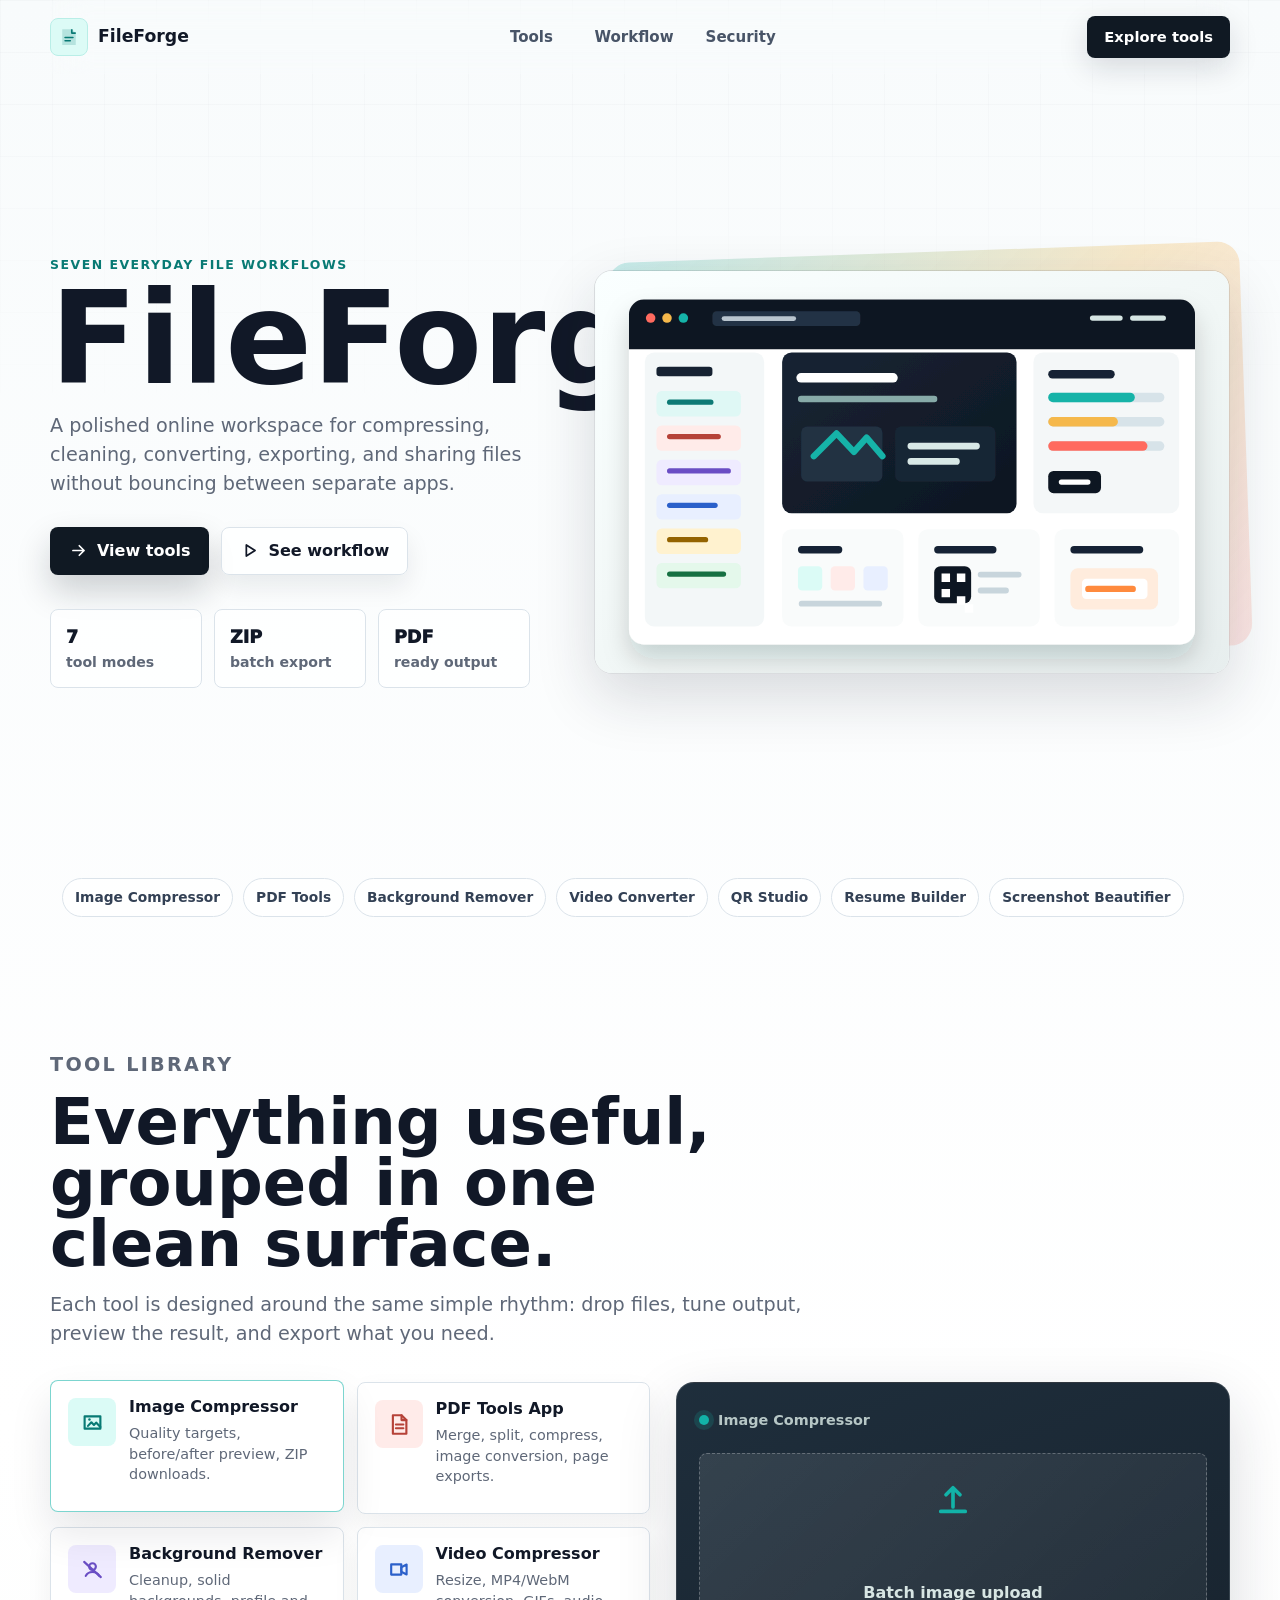
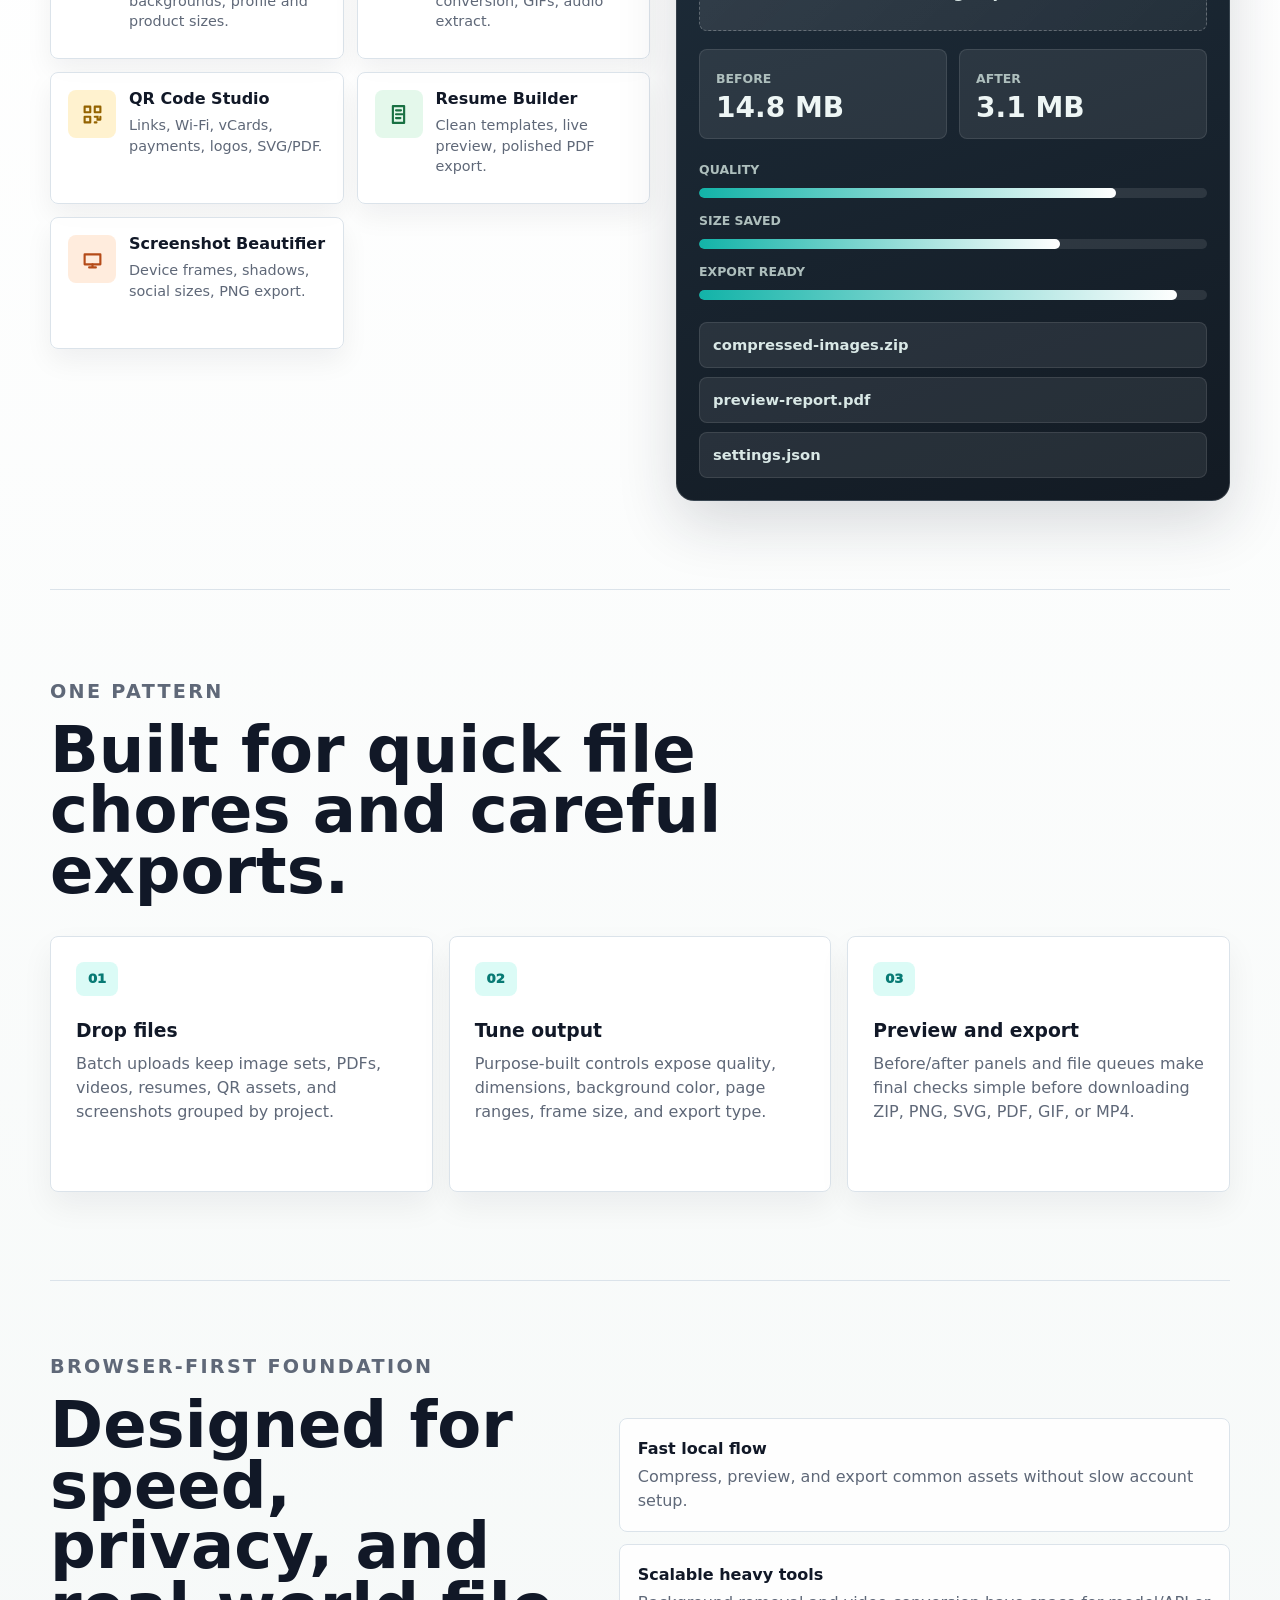
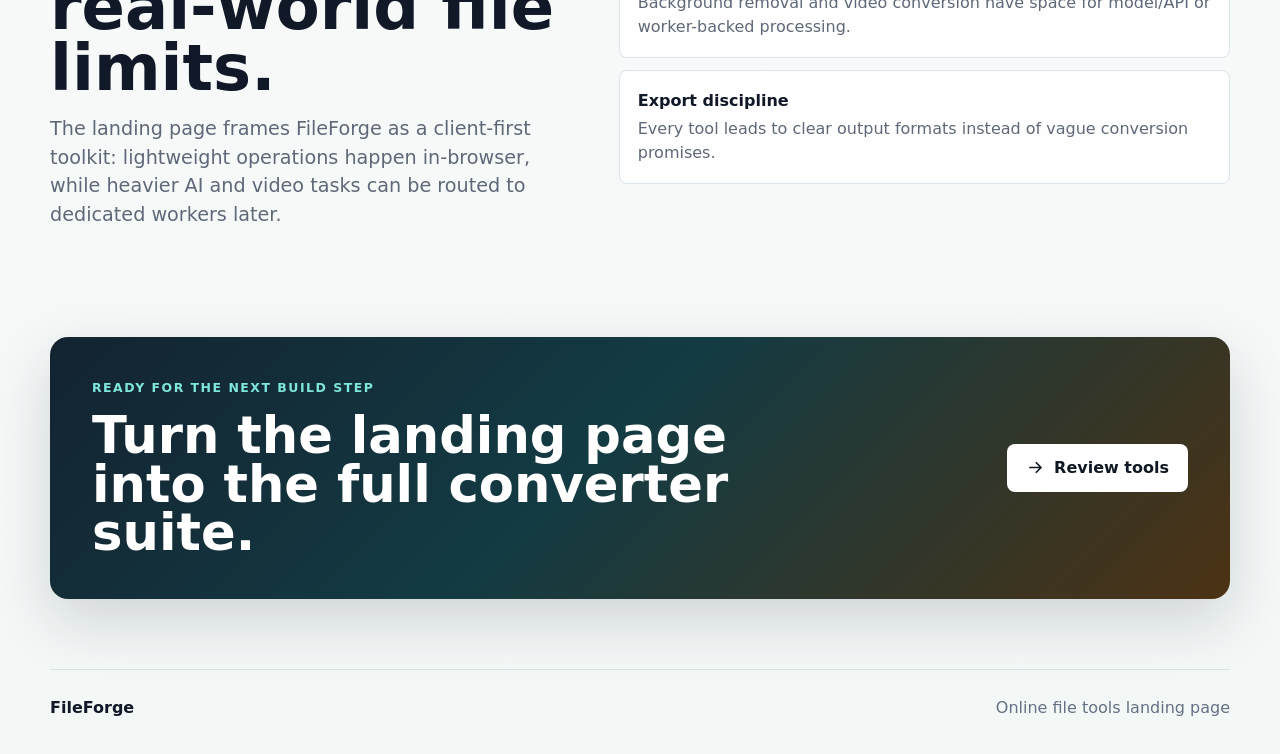
==== index.html @ 1d8ae1c5 "Create FileForge landing page" ====
<!doctype html>
<html lang="en">
  <head>
    <meta charset="utf-8">
    <meta name="viewport" content="width=device-width, initial-scale=1">
    <meta
      name="description"
      content="FileForge is a polished browser workspace for compressing images, editing PDFs, removing backgrounds, converting videos, building resumes, creating QR codes, and beautifying screenshots."
    >
    <meta name="theme-color" content="#111827">
    <title>FileForge | Online File Tools</title>
    <link rel="icon" href="assets/favicon.svg" type="image/svg+xml">
    <link rel="stylesheet" href="styles.css">
  </head>
  <body>
    <header class="site-header" data-elevate>
      <a class="brand" href="#top" aria-label="FileForge home">
        <span class="brand-mark" aria-hidden="true">
          <svg viewBox="0 0 32 32" role="img">
            <path d="M7 5.5h12.7L25 10.8v15.7H7z" fill="currentColor" opacity=".18"/>
            <path d="M19.7 5.5v5.3H25" fill="none" stroke="currentColor" stroke-width="2.2" stroke-linejoin="round"/>
            <path d="M10.8 16.6h10.4M10.8 21h6.9" fill="none" stroke="currentColor" stroke-width="2.2" stroke-linecap="round"/>
          </svg>
        </span>
        <span>FileForge</span>
      </a>

      <nav class="nav-links" aria-label="Primary">
        <a href="#tools">Tools</a>
        <a href="#workflow">Workflow</a>
        <a href="#security">Security</a>
      </nav>

      <a class="header-action" href="#tools">Explore tools</a>
    </header>

    <main id="top">
      <section class="hero">
        <div class="hero-copy">
          <p class="eyebrow">Seven everyday file workflows</p>
          <h1>FileForge</h1>
          <p class="hero-lede">
            A polished online workspace for compressing, cleaning, converting, exporting, and sharing files without bouncing between separate apps.
          </p>

          <div class="hero-actions" aria-label="Primary calls to action">
            <a class="button button-primary" href="#tools">
              <svg viewBox="0 0 24 24" aria-hidden="true">
                <path d="M5 12h14M13 6l6 6-6 6" fill="none" stroke="currentColor" stroke-width="2.2" stroke-linecap="round" stroke-linejoin="round"/>
              </svg>
              View tools
            </a>
            <a class="button button-secondary" href="#workflow">
              <svg viewBox="0 0 24 24" aria-hidden="true">
                <path d="M8 5v14l11-7z" fill="none" stroke="currentColor" stroke-width="2.2" stroke-linejoin="round"/>
              </svg>
              See workflow
            </a>
          </div>

          <dl class="hero-stats" aria-label="Product highlights">
            <div>
              <dt>7</dt>
              <dd>tool modes</dd>
            </div>
            <div>
              <dt>ZIP</dt>
              <dd>batch export</dd>
            </div>
            <div>
              <dt>PDF</dt>
              <dd>ready output</dd>
            </div>
          </dl>
        </div>

        <div class="hero-media" aria-label="FileForge workspace preview">
          <img src="assets/workspace-preview.svg" alt="Preview of the FileForge workspace with upload queue, tool controls, and export panel.">
        </div>
      </section>

      <section class="tool-marquee" aria-label="Available tools">
        <span>Image Compressor</span>
        <span>PDF Tools</span>
        <span>Background Remover</span>
        <span>Video Converter</span>
        <span>QR Studio</span>
        <span>Resume Builder</span>
        <span>Screenshot Beautifier</span>
      </section>

      <section class="section tools-section" id="tools">
        <div class="section-heading">
          <p class="eyebrow">Tool library</p>
          <h2>Everything useful, grouped in one clean surface.</h2>
          <p>
            Each tool is designed around the same simple rhythm: drop files, tune output, preview the result, and export what you need.
          </p>
        </div>

        <div class="tools-layout">
          <div class="tool-grid" role="list" aria-label="FileForge tools">
            <button class="tool-card is-active" type="button" data-tool="image" role="listitem">
              <span class="tool-icon icon-image" aria-hidden="true">
                <svg viewBox="0 0 24 24">
                  <path d="M5 6.5h14v11H5z" fill="none" stroke="currentColor" stroke-width="1.9" stroke-linejoin="round"/>
                  <path d="M8 15l3-3.2 2.3 2.4 1.9-2.1L19 16" fill="none" stroke="currentColor" stroke-width="1.9" stroke-linecap="round" stroke-linejoin="round"/>
                  <circle cx="9.3" cy="9.4" r="1.1" fill="currentColor"/>
                </svg>
              </span>
              <span>
                <strong>Image Compressor</strong>
                <small>Quality targets, before/after preview, ZIP downloads.</small>
              </span>
            </button>

            <button class="tool-card" type="button" data-tool="pdf" role="listitem">
              <span class="tool-icon icon-pdf" aria-hidden="true">
                <svg viewBox="0 0 24 24">
                  <path d="M7 3.8h7.7L19 8.1v12.1H7z" fill="none" stroke="currentColor" stroke-width="1.9" stroke-linejoin="round"/>
                  <path d="M14.7 3.8v4.3H19M9.7 12h6.6M9.7 15.3h6.6" fill="none" stroke="currentColor" stroke-width="1.9" stroke-linecap="round" stroke-linejoin="round"/>
                </svg>
              </span>
              <span>
                <strong>PDF Tools App</strong>
                <small>Merge, split, compress, image conversion, page exports.</small>
              </span>
            </button>

            <button class="tool-card" type="button" data-tool="background" role="listitem">
              <span class="tool-icon icon-cleanup" aria-hidden="true">
                <svg viewBox="0 0 24 24">
                  <path d="M6 17.7c2.2-4.7 9.8-4.7 12 0" fill="none" stroke="currentColor" stroke-width="1.9" stroke-linecap="round"/>
                  <circle cx="12" cy="9.4" r="3" fill="none" stroke="currentColor" stroke-width="1.9"/>
                  <path d="M4.6 5.2l14.8 13.6" fill="none" stroke="currentColor" stroke-width="1.9" stroke-linecap="round"/>
                </svg>
              </span>
              <span>
                <strong>Background Remover</strong>
                <small>Cleanup, solid backgrounds, profile and product sizes.</small>
              </span>
            </button>

            <button class="tool-card" type="button" data-tool="video" role="listitem">
              <span class="tool-icon icon-video" aria-hidden="true">
                <svg viewBox="0 0 24 24">
                  <path d="M5.5 7.5h9v9h-9z" fill="none" stroke="currentColor" stroke-width="1.9" stroke-linejoin="round"/>
                  <path d="M14.5 10l4.7-2.4v8.8L14.5 14z" fill="none" stroke="currentColor" stroke-width="1.9" stroke-linejoin="round"/>
                </svg>
              </span>
              <span>
                <strong>Video Compressor</strong>
                <small>Resize, MP4/WebM conversion, GIFs, audio extract.</small>
              </span>
            </button>

            <button class="tool-card" type="button" data-tool="qr" role="listitem">
              <span class="tool-icon icon-qr" aria-hidden="true">
                <svg viewBox="0 0 24 24">
                  <path d="M5 5h5v5H5zM14 5h5v5h-5zM5 14h5v5H5z" fill="none" stroke="currentColor" stroke-width="1.9" stroke-linejoin="round"/>
                  <path d="M14 14h2.5v2.5H19M14 19h1.5M19 14v1.5" fill="none" stroke="currentColor" stroke-width="1.9" stroke-linecap="round"/>
                </svg>
              </span>
              <span>
                <strong>QR Code Studio</strong>
                <small>Links, Wi-Fi, vCards, payments, logos, SVG/PDF.</small>
              </span>
            </button>

            <button class="tool-card" type="button" data-tool="resume" role="listitem">
              <span class="tool-icon icon-resume" aria-hidden="true">
                <svg viewBox="0 0 24 24">
                  <path d="M7 4.5h10v15H7z" fill="none" stroke="currentColor" stroke-width="1.9" stroke-linejoin="round"/>
                  <path d="M9.8 8.3h4.4M9.8 11.8h5.8M9.8 15.2h3.9" fill="none" stroke="currentColor" stroke-width="1.9" stroke-linecap="round"/>
                </svg>
              </span>
              <span>
                <strong>Resume Builder</strong>
                <small>Clean templates, live preview, polished PDF export.</small>
              </span>
            </button>

            <button class="tool-card" type="button" data-tool="screenshot" role="listitem">
              <span class="tool-icon icon-shot" aria-hidden="true">
                <svg viewBox="0 0 24 24">
                  <path d="M5 7.5h14v8.8H5z" fill="none" stroke="currentColor" stroke-width="1.9" stroke-linejoin="round"/>
                  <path d="M9 19h6M12 16.3V19" fill="none" stroke="currentColor" stroke-width="1.9" stroke-linecap="round"/>
                </svg>
              </span>
              <span>
                <strong>Screenshot Beautifier</strong>
                <small>Device frames, shadows, social sizes, PNG export.</small>
              </span>
            </button>
          </div>

          <aside class="tool-preview" aria-live="polite">
            <div class="preview-topline">
              <span class="status-dot" aria-hidden="true"></span>
              <span id="preview-mode">Image Compressor</span>
            </div>

            <div class="drop-zone">
              <svg viewBox="0 0 24 24" aria-hidden="true">
                <path d="M12 16V5M8 9l4-4 4 4M5 18.5h14" fill="none" stroke="currentColor" stroke-width="2.1" stroke-linecap="round" stroke-linejoin="round"/>
              </svg>
              <span id="preview-action">Batch image upload</span>
            </div>

            <div class="comparison">
              <div>
                <span>Before</span>
                <strong id="preview-before">14.8 MB</strong>
              </div>
              <div>
                <span>After</span>
                <strong id="preview-after">3.1 MB</strong>
              </div>
            </div>

            <div class="meter-stack" aria-label="Tool output indicators">
              <div class="meter-row">
                <span id="meter-label-one">Quality</span>
                <i style="--value: 82%"></i>
              </div>
              <div class="meter-row">
                <span id="meter-label-two">Size saved</span>
                <i style="--value: 71%"></i>
              </div>
              <div class="meter-row">
                <span id="meter-label-three">Export ready</span>
                <i style="--value: 94%"></i>
              </div>
            </div>

            <div class="export-list">
              <span id="export-one">compressed-images.zip</span>
              <span id="export-two">preview-report.pdf</span>
              <span id="export-three">settings.json</span>
            </div>
          </aside>
        </div>
      </section>

      <section class="section workflow-section" id="workflow">
        <div class="section-heading">
          <p class="eyebrow">One pattern</p>
          <h2>Built for quick file chores and careful exports.</h2>
        </div>

        <div class="workflow-grid">
          <article class="workflow-step">
            <span>01</span>
            <h3>Drop files</h3>
            <p>Batch uploads keep image sets, PDFs, videos, resumes, QR assets, and screenshots grouped by project.</p>
          </article>
          <article class="workflow-step">
            <span>02</span>
            <h3>Tune output</h3>
            <p>Purpose-built controls expose quality, dimensions, background color, page ranges, frame size, and export type.</p>
          </article>
          <article class="workflow-step">
            <span>03</span>
            <h3>Preview and export</h3>
            <p>Before/after panels and file queues make final checks simple before downloading ZIP, PNG, SVG, PDF, GIF, or MP4.</p>
          </article>
        </div>
      </section>

      <section class="section security-section" id="security">
        <div class="security-copy">
          <p class="eyebrow">Browser-first foundation</p>
          <h2>Designed for speed, privacy, and real-world file limits.</h2>
          <p>
            The landing page frames FileForge as a client-first toolkit: lightweight operations happen in-browser, while heavier AI and video tasks can be routed to dedicated workers later.
          </p>
        </div>

        <div class="security-points" aria-label="Technical foundations">
          <div>
            <strong>Fast local flow</strong>
            <span>Compress, preview, and export common assets without slow account setup.</span>
          </div>
          <div>
            <strong>Scalable heavy tools</strong>
            <span>Background removal and video conversion have space for model/API or worker-backed processing.</span>
          </div>
          <div>
            <strong>Export discipline</strong>
            <span>Every tool leads to clear output formats instead of vague conversion promises.</span>
          </div>
        </div>
      </section>

      <section class="cta-section">
        <div>
          <p class="eyebrow">Ready for the next build step</p>
          <h2>Turn the landing page into the full converter suite.</h2>
        </div>
        <a class="button button-primary" href="#tools">
          <svg viewBox="0 0 24 24" aria-hidden="true">
            <path d="M5 12h14M13 6l6 6-6 6" fill="none" stroke="currentColor" stroke-width="2.2" stroke-linecap="round" stroke-linejoin="round"/>
          </svg>
          Review tools
        </a>
      </section>
    </main>

    <footer class="site-footer">
      <span>FileForge</span>
      <span>Online file tools landing page</span>
    </footer>

    <script src="script.js"></script>
  </body>
</html>
---- styles.css ----
:root {
  color-scheme: light;
  --ink: #111827;
  --muted: #5f6878;
  --soft: #f4f7f9;
  --paper: #ffffff;
  --line: #dbe3ea;
  --night: #101923;
  --teal: #12b3a8;
  --teal-dark: #087a74;
  --coral: #ff6b5f;
  --gold: #f5b84b;
  --blue: #4b7bec;
  --green: #48b96f;
  --violet: #8067dc;
  --shadow: 0 22px 60px rgba(22, 34, 48, .16);
  --radius: 8px;
  --max: 1180px;
}

* {
  box-sizing: border-box;
}

html {
  scroll-behavior: smooth;
}

body {
  margin: 0;
  color: var(--ink);
  background:
    linear-gradient(180deg, #f8fbfc 0%, #ffffff 36%, #f3f7f6 100%);
  font-family:
    Inter, ui-sans-serif, system-ui, -apple-system, BlinkMacSystemFont, "Segoe UI",
    sans-serif;
  line-height: 1.5;
}

body::before {
  position: fixed;
  inset: 0;
  z-index: -1;
  pointer-events: none;
  content: "";
  background-image:
    linear-gradient(rgba(17, 24, 39, .045) 1px, transparent 1px),
    linear-gradient(90deg, rgba(17, 24, 39, .04) 1px, transparent 1px);
  background-size: 52px 52px;
  mask-image: linear-gradient(180deg, rgba(0, 0, 0, .55), transparent 48%);
}

img,
svg {
  display: block;
}

a {
  color: inherit;
  text-decoration: none;
}

button,
input,
select,
textarea {
  font: inherit;
}

.site-header {
  position: sticky;
  top: 0;
  z-index: 20;
  display: grid;
  grid-template-columns: auto 1fr auto;
  align-items: center;
  gap: 28px;
  width: min(var(--max), calc(100% - 36px));
  min-height: 74px;
  margin: 0 auto;
  padding: 12px 0;
  backdrop-filter: blur(18px);
}

.brand,
.header-action,
.nav-links {
  display: flex;
  align-items: center;
}

.brand {
  gap: 10px;
  font-size: 1.08rem;
  font-weight: 800;
  letter-spacing: 0;
}

.brand-mark {
  display: grid;
  place-items: center;
  width: 38px;
  height: 38px;
  color: var(--teal-dark);
  background: #dcfbf6;
  border: 1px solid #b9eee7;
  border-radius: var(--radius);
}

.brand-mark svg {
  width: 24px;
  height: 24px;
}

.nav-links {
  justify-content: center;
  gap: 8px;
}

.nav-links a {
  min-width: 86px;
  padding: 9px 12px;
  color: #485467;
  font-size: .94rem;
  font-weight: 700;
  text-align: center;
  border-radius: var(--radius);
}

.nav-links a:hover,
.nav-links a:focus-visible {
  color: var(--ink);
  background: rgba(17, 24, 39, .06);
  outline: none;
}

.header-action {
  justify-content: center;
  min-height: 42px;
  padding: 0 17px;
  color: #ffffff;
  font-size: .92rem;
  font-weight: 800;
  background: var(--night);
  border-radius: var(--radius);
  box-shadow: 0 10px 30px rgba(17, 24, 39, .14);
}

.hero {
  display: grid;
  grid-template-columns: minmax(0, .86fr) minmax(460px, 1.14fr);
  gap: clamp(30px, 5vw, 72px);
  align-items: center;
  width: min(var(--max), calc(100% - 36px));
  min-height: calc(100vh - 74px);
  margin: 0 auto;
  padding: 42px 0 72px;
}

.hero-copy {
  max-width: 620px;
}

.eyebrow {
  margin: 0 0 13px;
  color: var(--teal-dark);
  font-size: .78rem;
  font-weight: 900;
  letter-spacing: .12em;
  text-transform: uppercase;
}

h1,
h2,
h3,
p {
  margin-top: 0;
}

h1 {
  max-width: 11ch;
  margin-bottom: 20px;
  color: var(--ink);
  font-size: clamp(4.15rem, 10vw, 8.4rem);
  line-height: .82;
  letter-spacing: 0;
}

h2 {
  margin-bottom: 16px;
  font-size: clamp(2.05rem, 5vw, 4.4rem);
  line-height: .95;
  letter-spacing: 0;
}

h3 {
  margin-bottom: 10px;
  font-size: 1.17rem;
  line-height: 1.16;
  letter-spacing: 0;
}

.hero-lede,
.section-heading p,
.security-copy p {
  color: var(--muted);
  font-size: clamp(1rem, 2vw, 1.2rem);
}

.hero-lede {
  max-width: 58ch;
  margin-bottom: 28px;
}

.hero-actions {
  display: flex;
  flex-wrap: wrap;
  gap: 12px;
  margin-bottom: 34px;
}

.button {
  display: inline-flex;
  align-items: center;
  justify-content: center;
  gap: 9px;
  min-height: 48px;
  padding: 0 18px;
  font-weight: 900;
  border: 1px solid transparent;
  border-radius: var(--radius);
  transition:
    transform .18s ease,
    box-shadow .18s ease,
    border-color .18s ease,
    background .18s ease;
}

.button svg {
  width: 19px;
  height: 19px;
  flex: 0 0 auto;
}

.button:hover,
.button:focus-visible,
.header-action:hover,
.header-action:focus-visible {
  transform: translateY(-1px);
  outline: none;
}

.button-primary {
  color: #ffffff;
  background: var(--night);
  box-shadow: 0 16px 34px rgba(16, 25, 35, .2);
}

.button-secondary {
  color: var(--ink);
  background: rgba(255, 255, 255, .78);
  border-color: var(--line);
  box-shadow: 0 12px 24px rgba(17, 24, 39, .08);
}

.hero-stats {
  display: grid;
  grid-template-columns: repeat(3, minmax(0, 1fr));
  gap: 12px;
  width: min(100%, 520px);
  margin: 0;
}

.hero-stats div {
  min-width: 0;
  padding: 14px 15px;
  background: rgba(255, 255, 255, .7);
  border: 1px solid var(--line);
  border-radius: var(--radius);
}

.hero-stats dt {
  font-size: 1.1rem;
  font-weight: 950;
}

.hero-stats dd {
  margin: 2px 0 0;
  color: var(--muted);
  font-size: .88rem;
  font-weight: 700;
}

.hero-media {
  position: relative;
  min-width: 0;
}

.hero-media::before {
  position: absolute;
  inset: -18px -16px 18px 20px;
  z-index: -1;
  content: "";
  background:
    linear-gradient(135deg, rgba(18, 179, 168, .22), rgba(245, 184, 75, .28) 52%, rgba(255, 107, 95, .16));
  border-radius: 22px;
  transform: rotate(-2deg);
}

.hero-media img {
  width: 100%;
  min-height: 360px;
  object-fit: cover;
  border: 1px solid rgba(17, 24, 39, .14);
  border-radius: 18px;
  box-shadow: var(--shadow);
}

.tool-marquee {
  display: flex;
  gap: 10px;
  width: min(var(--max), calc(100% - 36px));
  margin: -34px auto 34px;
  padding: 12px;
  overflow-x: auto;
  scrollbar-width: none;
}

.tool-marquee::-webkit-scrollbar {
  display: none;
}

.tool-marquee span {
  flex: 0 0 auto;
  padding: 8px 12px;
  color: #334155;
  font-size: .86rem;
  font-weight: 800;
  background: rgba(255, 255, 255, .72);
  border: 1px solid var(--line);
  border-radius: 999px;
}

.section {
  width: min(var(--max), calc(100% - 36px));
  margin: 0 auto;
  padding: 88px 0;
}

.section-heading {
  max-width: 760px;
  margin-bottom: 34px;
}

.section-heading p {
  max-width: 65ch;
}

.tools-layout {
  display: grid;
  grid-template-columns: minmax(0, 1.04fr) minmax(360px, .96fr);
  gap: 26px;
  align-items: start;
}

.tool-grid {
  display: grid;
  grid-template-columns: repeat(2, minmax(0, 1fr));
  gap: 13px;
}

.tool-card {
  display: grid;
  grid-template-columns: 48px 1fr;
  gap: 13px;
  align-items: start;
  min-height: 132px;
  padding: 17px;
  color: var(--ink);
  text-align: left;
  background: rgba(255, 255, 255, .82);
  border: 1px solid var(--line);
  border-radius: var(--radius);
  cursor: pointer;
  box-shadow: 0 12px 28px rgba(17, 24, 39, .06);
  transition:
    transform .18s ease,
    border-color .18s ease,
    box-shadow .18s ease,
    background .18s ease;
}

.tool-card:hover,
.tool-card:focus-visible,
.tool-card.is-active {
  transform: translateY(-2px);
  background: #ffffff;
  border-color: rgba(18, 179, 168, .55);
  box-shadow: 0 20px 42px rgba(17, 24, 39, .1);
  outline: none;
}

.tool-card strong {
  display: block;
  margin-bottom: 6px;
  font-size: 1rem;
  line-height: 1.18;
}

.tool-card small {
  display: block;
  color: var(--muted);
  font-size: .9rem;
  line-height: 1.42;
}

.tool-icon {
  display: grid;
  place-items: center;
  width: 48px;
  height: 48px;
  border-radius: var(--radius);
}

.tool-icon svg {
  width: 27px;
  height: 27px;
}

.icon-image {
  color: var(--teal-dark);
  background: #dbfbf6;
}

.icon-pdf {
  color: #b64238;
  background: #ffebe9;
}

.icon-cleanup {
  color: #6a4ec4;
  background: #efebff;
}

.icon-video {
  color: #2b60ca;
  background: #e8efff;
}

.icon-qr {
  color: #946300;
  background: #fff2cf;
}

.icon-resume {
  color: #187042;
  background: #e4f8eb;
}

.icon-shot {
  color: #b54b18;
  background: #ffecdd;
}

.tool-preview {
  position: sticky;
  top: 96px;
  min-height: 620px;
  padding: 22px;
  color: #eef6f5;
  background:
    linear-gradient(160deg, rgba(26, 42, 56, .98), rgba(14, 22, 31, .98));
  border: 1px solid rgba(255, 255, 255, .12);
  border-radius: 18px;
  box-shadow: var(--shadow);
}

.preview-topline {
  display: flex;
  align-items: center;
  gap: 9px;
  min-height: 30px;
  color: #b7c7c6;
  font-size: .9rem;
  font-weight: 900;
}

.status-dot {
  width: 10px;
  height: 10px;
  background: var(--active, var(--teal));
  border-radius: 999px;
  box-shadow: 0 0 0 5px color-mix(in srgb, var(--active, var(--teal)) 18%, transparent);
}

.drop-zone {
  display: grid;
  place-items: center;
  min-height: 178px;
  margin: 18px 0;
  color: #d7e5e3;
  font-weight: 900;
  text-align: center;
  background:
    linear-gradient(135deg, rgba(255, 255, 255, .1), rgba(255, 255, 255, .05));
  border: 1px dashed rgba(255, 255, 255, .26);
  border-radius: var(--radius);
}

.drop-zone svg {
  width: 42px;
  height: 42px;
  margin-bottom: 10px;
  color: var(--active, var(--teal));
}

.comparison {
  display: grid;
  grid-template-columns: repeat(2, minmax(0, 1fr));
  gap: 12px;
  margin-bottom: 18px;
}

.comparison div,
.export-list span {
  min-width: 0;
  background: rgba(255, 255, 255, .08);
  border: 1px solid rgba(255, 255, 255, .1);
  border-radius: var(--radius);
}

.comparison div {
  padding: 16px;
}

.comparison span,
.meter-row span {
  color: #aebfbd;
  font-size: .78rem;
  font-weight: 850;
  text-transform: uppercase;
}

.comparison strong {
  display: block;
  margin-top: 4px;
  font-size: clamp(1.25rem, 3vw, 1.75rem);
  line-height: 1;
  overflow-wrap: anywhere;
}

.meter-stack {
  display: grid;
  gap: 14px;
  margin: 22px 0;
}

.meter-row {
  display: grid;
  gap: 8px;
}

.meter-row i {
  position: relative;
  height: 10px;
  overflow: hidden;
  background: rgba(255, 255, 255, .1);
  border-radius: 999px;
}

.meter-row i::after {
  position: absolute;
  inset: 0 auto 0 0;
  width: var(--value);
  content: "";
  background: linear-gradient(90deg, var(--active, var(--teal)), #ffffff);
  border-radius: inherit;
}

.export-list {
  display: grid;
  gap: 9px;
  margin-top: 22px;
}

.export-list span {
  display: block;
  padding: 11px 13px;
  color: #d9e8e6;
  font-size: .92rem;
  font-weight: 800;
  overflow-wrap: anywhere;
}

.workflow-section {
  border-top: 1px solid var(--line);
}

.workflow-grid {
  display: grid;
  grid-template-columns: repeat(3, minmax(0, 1fr));
  gap: 16px;
}

.workflow-step {
  min-height: 256px;
  padding: 25px;
  background: #ffffff;
  border: 1px solid var(--line);
  border-radius: var(--radius);
  box-shadow: 0 14px 32px rgba(17, 24, 39, .06);
}

.workflow-step span {
  display: inline-flex;
  align-items: center;
  justify-content: center;
  width: 42px;
  height: 34px;
  margin-bottom: 24px;
  color: var(--teal-dark);
  font-size: .82rem;
  font-weight: 950;
  background: #dbfbf6;
  border-radius: var(--radius);
}

.workflow-step p {
  margin-bottom: 0;
  color: var(--muted);
}

.security-section {
  display: grid;
  grid-template-columns: minmax(0, .92fr) minmax(360px, 1.08fr);
  gap: 48px;
  align-items: center;
  padding-top: 72px;
  border-top: 1px solid var(--line);
}

.security-points {
  display: grid;
  gap: 12px;
}

.security-points div {
  display: grid;
  gap: 4px;
  padding: 18px;
  background: rgba(255, 255, 255, .82);
  border: 1px solid var(--line);
  border-radius: var(--radius);
}

.security-points strong {
  font-size: 1rem;
}

.security-points span {
  color: var(--muted);
}

.cta-section {
  display: flex;
  align-items: center;
  justify-content: space-between;
  gap: 28px;
  width: min(var(--max), calc(100% - 36px));
  margin: 0 auto 70px;
  padding: clamp(26px, 5vw, 42px);
  color: #ffffff;
  background:
    linear-gradient(135deg, #132331, #133b43 46%, #4c3214);
  border-radius: 18px;
  box-shadow: var(--shadow);
}

.cta-section h2 {
  max-width: 760px;
  margin-bottom: 0;
  font-size: clamp(1.9rem, 4vw, 3.6rem);
}

.cta-section .eyebrow {
  color: #7ee6dc;
}

.cta-section .button-primary {
  flex: 0 0 auto;
  background: #ffffff;
  color: var(--night);
  box-shadow: none;
}

.site-footer {
  display: flex;
  justify-content: space-between;
  gap: 18px;
  width: min(var(--max), calc(100% - 36px));
  margin: 0 auto;
  padding: 26px 0 34px;
  color: #647184;
  border-top: 1px solid var(--line);
}

.site-footer span:first-child {
  color: var(--ink);
  font-weight: 900;
}

@media (max-width: 980px) {
  .site-header {
    grid-template-columns: auto auto;
    justify-content: space-between;
  }

  .nav-links {
    display: none;
  }

  .hero {
    grid-template-columns: 1fr;
    min-height: auto;
    padding-top: 56px;
  }

  .hero-copy {
    max-width: 720px;
  }

  .hero-media img {
    min-height: 280px;
  }

  .tools-layout,
  .security-section {
    grid-template-columns: 1fr;
  }

  .tool-preview {
    position: static;
    min-height: 520px;
  }

  .workflow-grid {
    grid-template-columns: 1fr;
  }

  .workflow-step {
    min-height: 0;
  }

  .cta-section {
    align-items: flex-start;
    flex-direction: column;
  }
}

@media (max-width: 680px) {
  .site-header,
  .hero,
  .section,
  .tool-marquee,
  .cta-section,
  .site-footer {
    width: min(100% - 24px, var(--max));
  }

  .site-header {
    min-height: 68px;
    gap: 12px;
  }

  .brand {
    font-size: 1rem;
  }

  .brand-mark {
    width: 34px;
    height: 34px;
  }

  .header-action {
    min-height: 38px;
    padding: 0 12px;
    font-size: .84rem;
  }

  .hero {
    padding: 38px 0 54px;
  }

  h1 {
    font-size: clamp(3.7rem, 20vw, 5.2rem);
  }

  .hero-actions,
  .button {
    width: 100%;
  }

  .hero-stats,
  .comparison {
    grid-template-columns: 1fr;
  }

  .hero-media::before {
    inset: -10px -8px 12px 10px;
    border-radius: 16px;
  }

  .hero-media img,
  .tool-preview,
  .cta-section {
    border-radius: 14px;
  }

  .tool-grid {
    grid-template-columns: 1fr;
  }

  .tool-card {
    min-height: 116px;
  }

  .section {
    padding: 66px 0;
  }

  .tool-preview {
    padding: 16px;
    min-height: 500px;
  }

  .drop-zone {
    min-height: 150px;
  }

  .security-section {
    gap: 24px;
  }

  .site-footer {
    flex-direction: column;
  }
}

@media (prefers-reduced-motion: reduce) {
  *,
  *::before,
  *::after {
    scroll-behavior: auto !important;
    transition-duration: .01ms !important;
    animation-duration: .01ms !important;
    animation-iteration-count: 1 !important;
  }
}
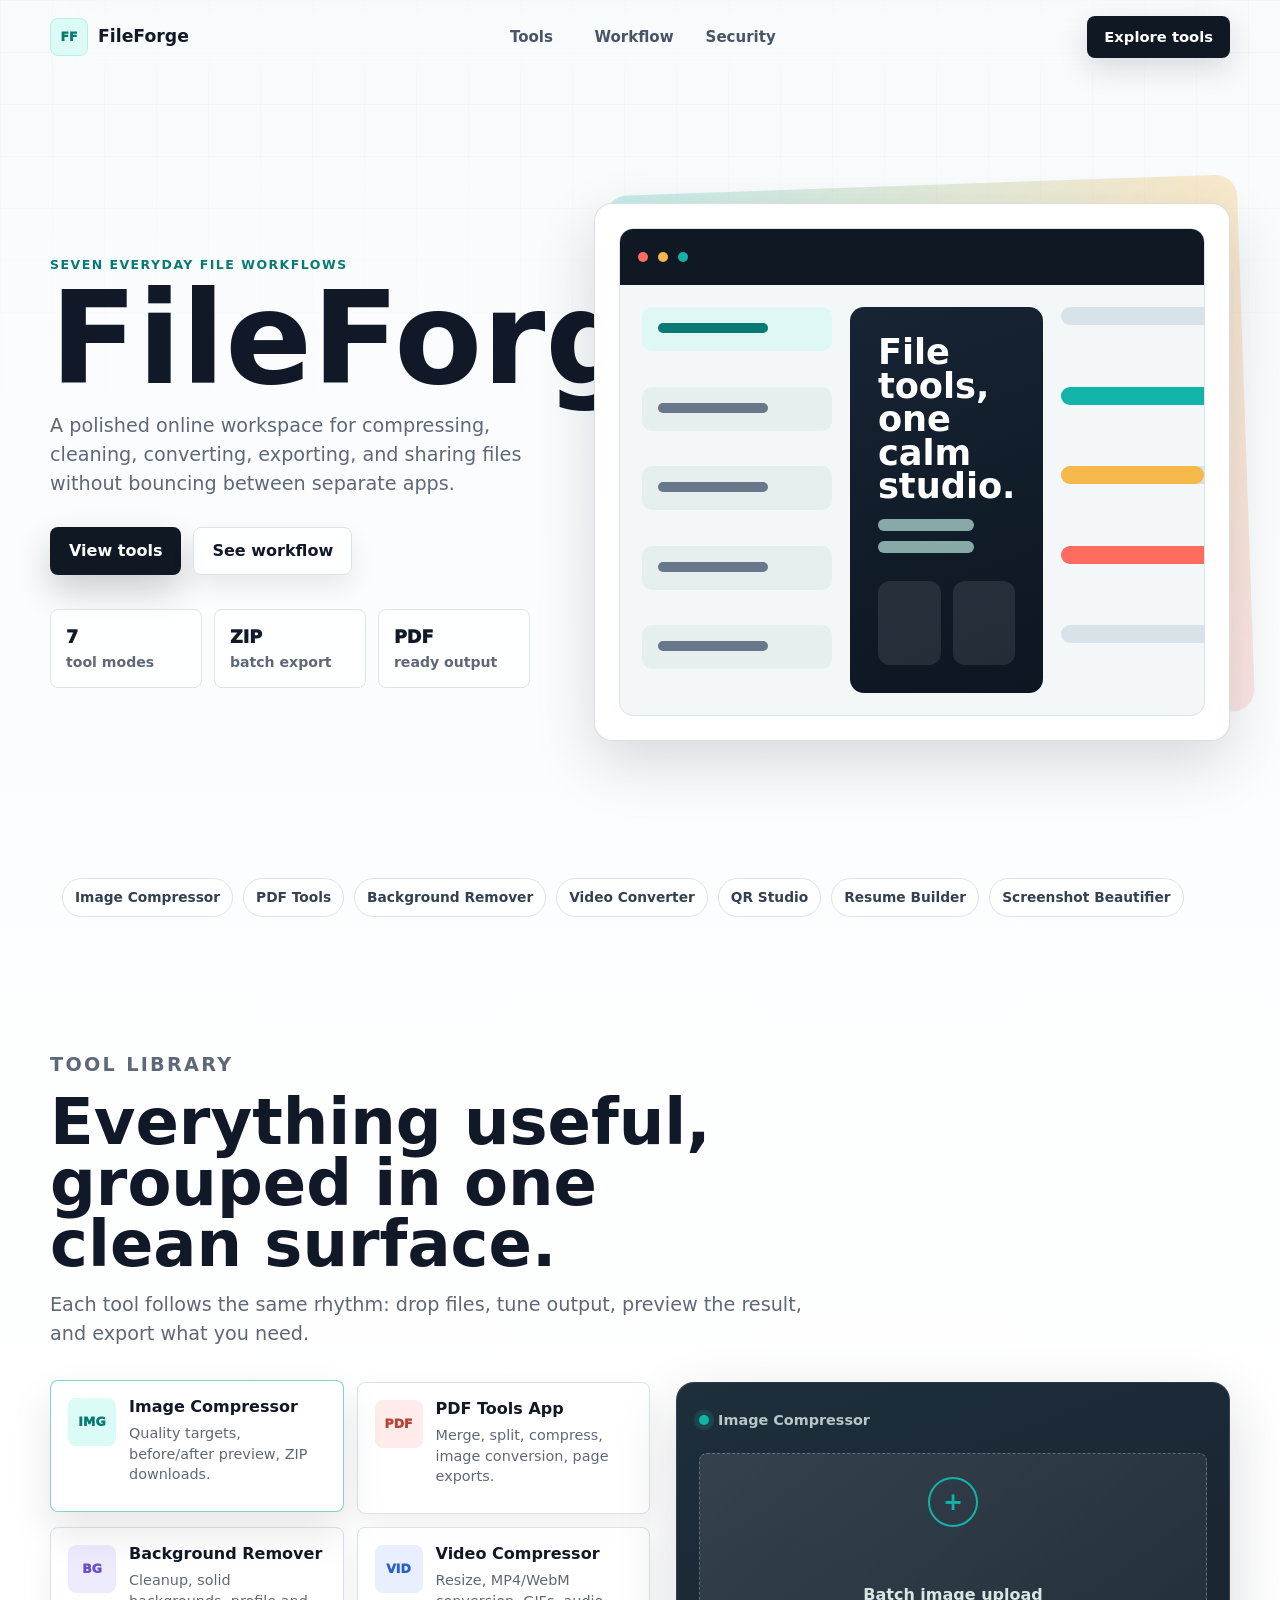
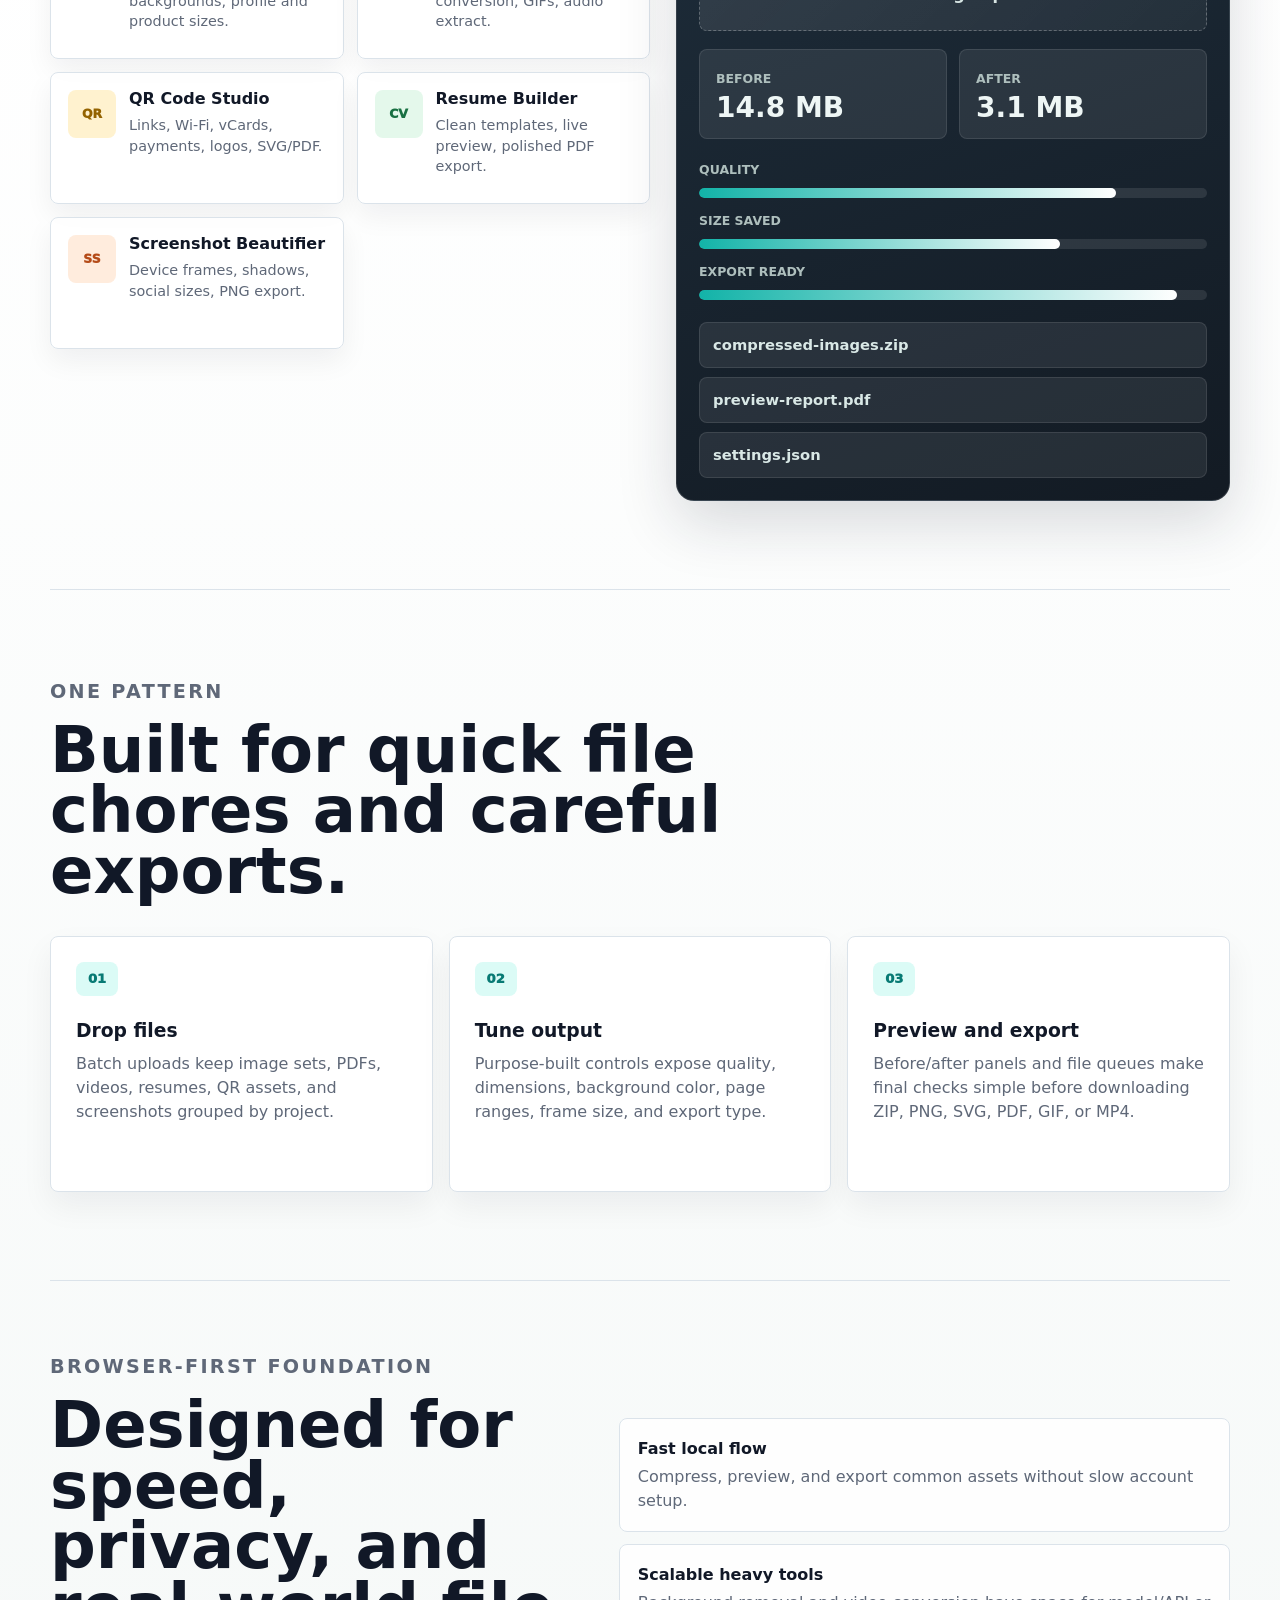
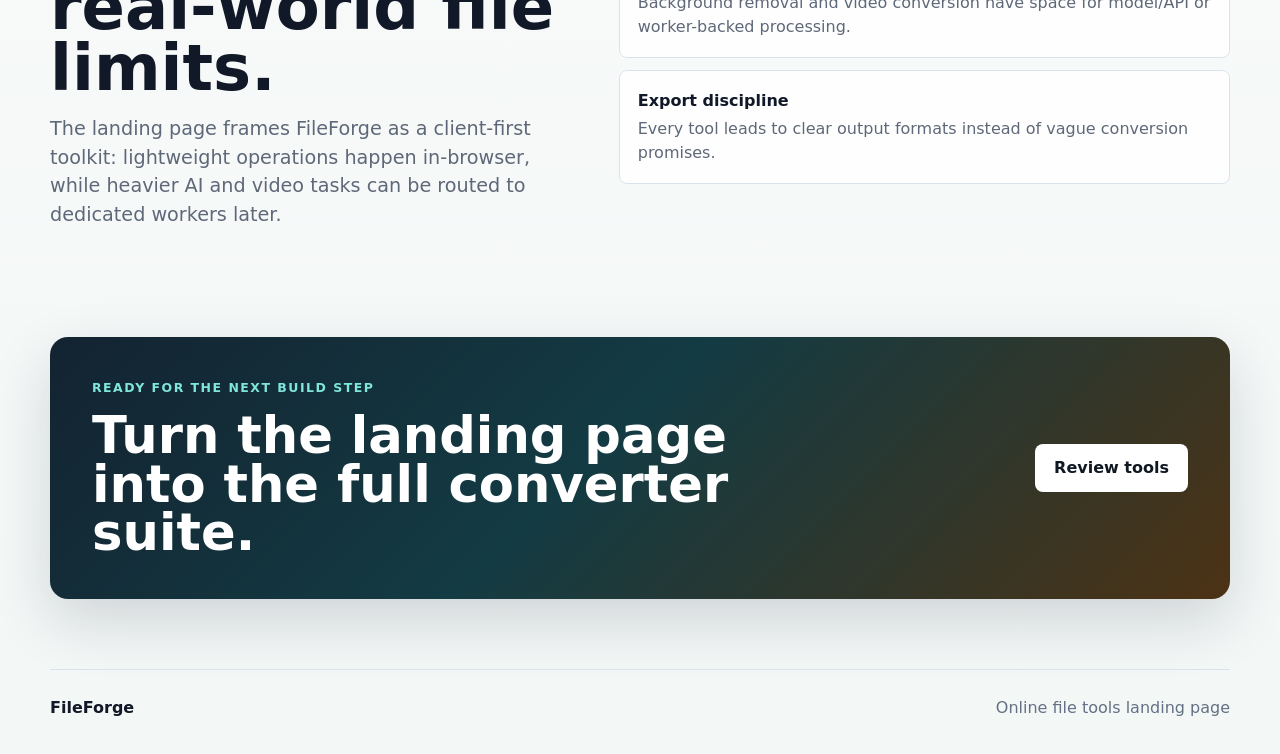
==== commit 8a909e6e: "Add FileForge landing page" ====
--- a/index.html
+++ b/index.html
@@ -3,314 +3,56 @@
   <head>
     <meta charset="utf-8">
     <meta name="viewport" content="width=device-width, initial-scale=1">
-    <meta
-      name="description"
-      content="FileForge is a polished browser workspace for compressing images, editing PDFs, removing backgrounds, converting videos, building resumes, creating QR codes, and beautifying screenshots."
-    >
+    <meta name="description" content="FileForge is a polished browser workspace for image compression, PDF tools, background cleanup, video conversion, QR codes, resumes, and screenshot exports.">
     <meta name="theme-color" content="#111827">
     <title>FileForge | Online File Tools</title>
-    <link rel="icon" href="assets/favicon.svg" type="image/svg+xml">
-    <link rel="stylesheet" href="styles.css">
+    <style>
+      :root{color-scheme:light;--ink:#111827;--muted:#5f6878;--line:#dbe3ea;--paper:#fff;--night:#101923;--teal:#12b3a8;--teal-dark:#087a74;--coral:#ff6b5f;--gold:#f5b84b;--blue:#4b7bec;--green:#48b96f;--violet:#8067dc;--shadow:0 22px 60px rgba(22,34,48,.16);--radius:8px;--max:1180px}*{box-sizing:border-box}html{scroll-behavior:smooth}body{margin:0;color:var(--ink);background:linear-gradient(180deg,#f8fbfc 0%,#fff 38%,#f3f7f6 100%);font-family:Inter,ui-sans-serif,system-ui,-apple-system,BlinkMacSystemFont,"Segoe UI",sans-serif;line-height:1.5}body:before{position:fixed;inset:0;z-index:-1;pointer-events:none;content:"";background-image:linear-gradient(rgba(17,24,39,.045) 1px,transparent 1px),linear-gradient(90deg,rgba(17,24,39,.04) 1px,transparent 1px);background-size:52px 52px;mask-image:linear-gradient(180deg,rgba(0,0,0,.55),transparent 48%)}a{color:inherit;text-decoration:none}button{font:inherit}.site-header{position:sticky;top:0;z-index:20;display:grid;grid-template-columns:auto 1fr auto;align-items:center;gap:28px;width:min(var(--max),calc(100% - 36px));min-height:74px;margin:0 auto;padding:12px 0;backdrop-filter:blur(18px)}.brand,.header-action,.nav-links{display:flex;align-items:center}.brand{gap:10px;font-size:1.08rem;font-weight:800}.brand-mark{display:grid;place-items:center;width:38px;height:38px;color:var(--teal-dark);background:#dcfbf6;border:1px solid #b9eee7;border-radius:var(--radius);font-size:.78rem;font-weight:950}.nav-links{justify-content:center;gap:8px}.nav-links a{min-width:86px;padding:9px 12px;color:#485467;font-size:.94rem;font-weight:700;text-align:center;border-radius:var(--radius)}.nav-links a:hover,.nav-links a:focus-visible{color:var(--ink);background:rgba(17,24,39,.06);outline:none}.header-action{justify-content:center;min-height:42px;padding:0 17px;color:#fff;font-size:.92rem;font-weight:800;background:var(--night);border-radius:var(--radius);box-shadow:0 10px 30px rgba(17,24,39,.14)}.hero{display:grid;grid-template-columns:minmax(0,.86fr) minmax(460px,1.14fr);gap:clamp(30px,5vw,72px);align-items:center;width:min(var(--max),calc(100% - 36px));min-height:calc(100vh - 74px);margin:0 auto;padding:42px 0 72px}.hero-copy{max-width:620px}.eyebrow{margin:0 0 13px;color:var(--teal-dark);font-size:.78rem;font-weight:900;letter-spacing:.12em;text-transform:uppercase}h1,h2,h3,p{margin-top:0}h1{max-width:11ch;margin-bottom:20px;font-size:clamp(4.15rem,10vw,8.4rem);line-height:.82;letter-spacing:0}h2{margin-bottom:16px;font-size:clamp(2.05rem,5vw,4.4rem);line-height:.95;letter-spacing:0}h3{margin-bottom:10px;font-size:1.17rem;line-height:1.16}.hero-lede,.section-heading p,.security-copy p{color:var(--muted);font-size:clamp(1rem,2vw,1.2rem)}.hero-lede{max-width:58ch;margin-bottom:28px}.hero-actions{display:flex;flex-wrap:wrap;gap:12px;margin-bottom:34px}.button{display:inline-flex;align-items:center;justify-content:center;min-height:48px;padding:0 18px;font-weight:900;border:1px solid transparent;border-radius:var(--radius);transition:transform .18s ease,box-shadow .18s ease,border-color .18s ease,background .18s ease}.button:hover,.button:focus-visible,.header-action:hover,.header-action:focus-visible{transform:translateY(-1px);outline:none}.button-primary{color:#fff;background:var(--night);box-shadow:0 16px 34px rgba(16,25,35,.2)}.button-secondary{color:var(--ink);background:rgba(255,255,255,.78);border-color:var(--line);box-shadow:0 12px 24px rgba(17,24,39,.08)}.hero-stats{display:grid;grid-template-columns:repeat(3,minmax(0,1fr));gap:12px;width:min(100%,520px);margin:0}.hero-stats div{min-width:0;padding:14px 15px;background:rgba(255,255,255,.7);border:1px solid var(--line);border-radius:var(--radius)}.hero-stats dt{font-size:1.1rem;font-weight:950}.hero-stats dd{margin:2px 0 0;color:var(--muted);font-size:.88rem;font-weight:700}.hero-media{position:relative;min-width:0}.hero-media:before{position:absolute;inset:-18px -16px 18px 20px;z-index:-1;content:"";background:linear-gradient(135deg,rgba(18,179,168,.22),rgba(245,184,75,.28) 52%,rgba(255,107,95,.16));border-radius:22px;transform:rotate(-2deg)}.workspace-preview{width:100%;min-height:410px;padding:24px;background:#fff;border:1px solid rgba(17,24,39,.14);border-radius:18px;box-shadow:var(--shadow)}.preview-shell{overflow:hidden;border-radius:14px;background:#f4f7f8;border:1px solid var(--line)}.preview-top{height:56px;background:#101923;display:flex;align-items:center;gap:10px;padding:0 18px}.preview-top i{width:10px;height:10px;border-radius:50%;background:#ff6b5f}.preview-top i:nth-child(2){background:#f5b84b}.preview-top i:nth-child(3){background:#12b3a8}.preview-screen{display:grid;grid-template-columns:190px 1fr 230px;gap:18px;padding:22px}.mock-sidebar,.mock-controls{display:grid;gap:12px}.mock-pill{height:44px;border-radius:10px;background:#e7eeee;position:relative}.mock-pill:after{content:"";position:absolute;left:16px;top:16px;width:58%;height:10px;border-radius:999px;background:#68778a}.mock-pill.active{background:#dff8f5}.mock-pill.active:after{background:#087a74}.mock-canvas{min-height:258px;padding:28px;background:linear-gradient(160deg,#172434,#0d1621);border-radius:14px;color:#fff}.mock-canvas strong{display:block;max-width:12ch;font-size:2.2rem;line-height:.95;margin-bottom:16px}.mock-canvas span{display:block;width:70%;height:12px;border-radius:999px;background:#87aaa8;margin:0 0 10px}.mock-row{display:grid;grid-template-columns:1fr 1fr;gap:12px;margin-top:28px}.mock-row div{height:84px;border-radius:12px;background:rgba(255,255,255,.09)}.mock-control{height:18px;border-radius:999px;background:#d7e3e9}.mock-control:nth-child(2):before,.mock-control:nth-child(3):before,.mock-control:nth-child(4):before{content:"";display:block;height:100%;border-radius:999px;background:#12b3a8}.mock-control:nth-child(2):before{width:78%}.mock-control:nth-child(3):before{width:62%;background:#f5b84b}.mock-control:nth-child(4):before{width:88%;background:#ff6b5f}.tool-marquee{display:flex;gap:10px;width:min(var(--max),calc(100% - 36px));margin:-34px auto 34px;padding:12px;overflow-x:auto;scrollbar-width:none}.tool-marquee span{flex:0 0 auto;padding:8px 12px;color:#334155;font-size:.86rem;font-weight:800;background:rgba(255,255,255,.72);border:1px solid var(--line);border-radius:999px}.section{width:min(var(--max),calc(100% - 36px));margin:0 auto;padding:88px 0}.section-heading{max-width:760px;margin-bottom:34px}.tools-layout{display:grid;grid-template-columns:minmax(0,1.04fr) minmax(360px,.96fr);gap:26px;align-items:start}.tool-grid{display:grid;grid-template-columns:repeat(2,minmax(0,1fr));gap:13px}.tool-card{display:grid;grid-template-columns:48px 1fr;gap:13px;align-items:start;min-height:132px;padding:17px;color:var(--ink);text-align:left;background:rgba(255,255,255,.82);border:1px solid var(--line);border-radius:var(--radius);cursor:pointer;box-shadow:0 12px 28px rgba(17,24,39,.06);transition:transform .18s ease,border-color .18s ease,box-shadow .18s ease,background .18s ease}.tool-card:hover,.tool-card:focus-visible,.tool-card.is-active{transform:translateY(-2px);background:#fff;border-color:rgba(18,179,168,.55);box-shadow:0 20px 42px rgba(17,24,39,.1);outline:none}.tool-card strong{display:block;margin-bottom:6px;font-size:1rem;line-height:1.18}.tool-card small{display:block;color:var(--muted);font-size:.9rem;line-height:1.42}.tool-icon{display:grid;place-items:center;width:48px;height:48px;border-radius:var(--radius);font-size:.78rem;font-weight:950}.icon-image{color:var(--teal-dark);background:#dbfbf6}.icon-pdf{color:#b64238;background:#ffebe9}.icon-cleanup{color:#6a4ec4;background:#efebff}.icon-video{color:#2b60ca;background:#e8efff}.icon-qr{color:#946300;background:#fff2cf}.icon-resume{color:#187042;background:#e4f8eb}.icon-shot{color:#b54b18;background:#ffecdd}.tool-preview{position:sticky;top:96px;min-height:620px;padding:22px;color:#eef6f5;background:linear-gradient(160deg,rgba(26,42,56,.98),rgba(14,22,31,.98));border:1px solid rgba(255,255,255,.12);border-radius:18px;box-shadow:var(--shadow)}.preview-topline{display:flex;align-items:center;gap:9px;min-height:30px;color:#b7c7c6;font-size:.9rem;font-weight:900}.status-dot{width:10px;height:10px;background:var(--active,var(--teal));border-radius:999px;box-shadow:0 0 0 5px color-mix(in srgb,var(--active,var(--teal)) 18%,transparent)}.drop-zone{display:grid;place-items:center;min-height:178px;margin:18px 0;color:#d7e5e3;font-weight:900;text-align:center;background:linear-gradient(135deg,rgba(255,255,255,.1),rgba(255,255,255,.05));border:1px dashed rgba(255,255,255,.26);border-radius:var(--radius)}.drop-zone b{display:grid;place-items:center;width:50px;height:50px;margin-bottom:10px;color:var(--active,var(--teal));border:2px solid currentColor;border-radius:50%;font-size:1.5rem}.comparison{display:grid;grid-template-columns:repeat(2,minmax(0,1fr));gap:12px;margin-bottom:18px}.comparison div,.export-list span{min-width:0;background:rgba(255,255,255,.08);border:1px solid rgba(255,255,255,.1);border-radius:var(--radius)}.comparison div{padding:16px}.comparison span,.meter-row span{color:#aebfbd;font-size:.78rem;font-weight:850;text-transform:uppercase}.comparison strong{display:block;margin-top:4px;font-size:clamp(1.25rem,3vw,1.75rem);line-height:1;overflow-wrap:anywhere}.meter-stack{display:grid;gap:14px;margin:22px 0}.meter-row{display:grid;gap:8px}.meter-row i{position:relative;height:10px;overflow:hidden;background:rgba(255,255,255,.1);border-radius:999px}.meter-row i:after{position:absolute;inset:0 auto 0 0;width:var(--value);content:"";background:linear-gradient(90deg,var(--active,var(--teal)),#fff);border-radius:inherit}.export-list{display:grid;gap:9px;margin-top:22px}.export-list span{display:block;padding:11px 13px;color:#d9e8e6;font-size:.92rem;font-weight:800;overflow-wrap:anywhere}.workflow-section{border-top:1px solid var(--line)}.workflow-grid{display:grid;grid-template-columns:repeat(3,minmax(0,1fr));gap:16px}.workflow-step{min-height:256px;padding:25px;background:#fff;border:1px solid var(--line);border-radius:var(--radius);box-shadow:0 14px 32px rgba(17,24,39,.06)}.workflow-step span{display:inline-flex;align-items:center;justify-content:center;width:42px;height:34px;margin-bottom:24px;color:var(--teal-dark);font-size:.82rem;font-weight:950;background:#dbfbf6;border-radius:var(--radius)}.workflow-step p,.security-points span{margin-bottom:0;color:var(--muted)}.security-section{display:grid;grid-template-columns:minmax(0,.92fr) minmax(360px,1.08fr);gap:48px;align-items:center;padding-top:72px;border-top:1px solid var(--line)}.security-points{display:grid;gap:12px}.security-points div{display:grid;gap:4px;padding:18px;background:rgba(255,255,255,.82);border:1px solid var(--line);border-radius:var(--radius)}.cta-section{display:flex;align-items:center;justify-content:space-between;gap:28px;width:min(var(--max),calc(100% - 36px));margin:0 auto 70px;padding:clamp(26px,5vw,42px);color:#fff;background:linear-gradient(135deg,#132331,#133b43 46%,#4c3214);border-radius:18px;box-shadow:var(--shadow)}.cta-section h2{max-width:760px;margin-bottom:0;font-size:clamp(1.9rem,4vw,3.6rem)}.cta-section .eyebrow{color:#7ee6dc}.cta-section .button-primary{flex:0 0 auto;background:#fff;color:var(--night);box-shadow:none}.site-footer{display:flex;justify-content:space-between;gap:18px;width:min(var(--max),calc(100% - 36px));margin:0 auto;padding:26px 0 34px;color:#647184;border-top:1px solid var(--line)}.site-footer span:first-child{color:var(--ink);font-weight:900}@media(max-width:980px){.site-header{grid-template-columns:auto auto;justify-content:space-between}.nav-links{display:none}.hero{grid-template-columns:1fr;min-height:auto;padding-top:56px}.hero-copy{max-width:720px}.preview-screen{grid-template-columns:1fr}.mock-sidebar{display:none}.tools-layout,.security-section{grid-template-columns:1fr}.tool-preview{position:static;min-height:520px}.workflow-grid{grid-template-columns:1fr}.workflow-step{min-height:0}.cta-section{align-items:flex-start;flex-direction:column}}@media(max-width:680px){.site-header,.hero,.section,.tool-marquee,.cta-section,.site-footer{width:min(100% - 24px,var(--max))}.site-header{min-height:68px;gap:12px}.brand{font-size:1rem}.brand-mark{width:34px;height:34px}.header-action{min-height:38px;padding:0 12px;font-size:.84rem}.hero{padding:38px 0 54px}h1{font-size:clamp(3.7rem,20vw,5.2rem)}.hero-actions,.button{width:100%}.hero-stats,.comparison{grid-template-columns:1fr}.hero-media:before{inset:-10px -8px 12px 10px;border-radius:16px}.workspace-preview,.tool-preview,.cta-section{border-radius:14px}.tool-grid{grid-template-columns:1fr}.tool-card{min-height:116px}.section{padding:66px 0}.tool-preview{padding:16px;min-height:500px}.drop-zone{min-height:150px}.security-section{gap:24px}.site-footer{flex-direction:column}}@media(prefers-reduced-motion:reduce){*,*:before,*:after{scroll-behavior:auto!important;transition-duration:.01ms!important;animation-duration:.01ms!important;animation-iteration-count:1!important}}
+    </style>
   </head>
   <body>
-    <header class="site-header" data-elevate>
-      <a class="brand" href="#top" aria-label="FileForge home">
-        <span class="brand-mark" aria-hidden="true">
-          <svg viewBox="0 0 32 32" role="img">
-            <path d="M7 5.5h12.7L25 10.8v15.7H7z" fill="currentColor" opacity=".18"/>
-            <path d="M19.7 5.5v5.3H25" fill="none" stroke="currentColor" stroke-width="2.2" stroke-linejoin="round"/>
-            <path d="M10.8 16.6h10.4M10.8 21h6.9" fill="none" stroke="currentColor" stroke-width="2.2" stroke-linecap="round"/>
-          </svg>
-        </span>
-        <span>FileForge</span>
-      </a>
-
-      <nav class="nav-links" aria-label="Primary">
-        <a href="#tools">Tools</a>
-        <a href="#workflow">Workflow</a>
-        <a href="#security">Security</a>
-      </nav>
-
+    <header class="site-header">
+      <a class="brand" href="#top" aria-label="FileForge home"><span class="brand-mark">FF</span><span>FileForge</span></a>
+      <nav class="nav-links" aria-label="Primary"><a href="#tools">Tools</a><a href="#workflow">Workflow</a><a href="#security">Security</a></nav>
       <a class="header-action" href="#tools">Explore tools</a>
     </header>
-
     <main id="top">
       <section class="hero">
         <div class="hero-copy">
           <p class="eyebrow">Seven everyday file workflows</p>
           <h1>FileForge</h1>
-          <p class="hero-lede">
-            A polished online workspace for compressing, cleaning, converting, exporting, and sharing files without bouncing between separate apps.
-          </p>
-
-          <div class="hero-actions" aria-label="Primary calls to action">
-            <a class="button button-primary" href="#tools">
-              <svg viewBox="0 0 24 24" aria-hidden="true">
-                <path d="M5 12h14M13 6l6 6-6 6" fill="none" stroke="currentColor" stroke-width="2.2" stroke-linecap="round" stroke-linejoin="round"/>
-              </svg>
-              View tools
-            </a>
-            <a class="button button-secondary" href="#workflow">
-              <svg viewBox="0 0 24 24" aria-hidden="true">
-                <path d="M8 5v14l11-7z" fill="none" stroke="currentColor" stroke-width="2.2" stroke-linejoin="round"/>
-              </svg>
-              See workflow
-            </a>
+          <p class="hero-lede">A polished online workspace for compressing, cleaning, converting, exporting, and sharing files without bouncing between separate apps.</p>
+          <div class="hero-actions"><a class="button button-primary" href="#tools">View tools</a><a class="button button-secondary" href="#workflow">See workflow</a></div>
+          <dl class="hero-stats" aria-label="Product highlights"><div><dt>7</dt><dd>tool modes</dd></div><div><dt>ZIP</dt><dd>batch export</dd></div><div><dt>PDF</dt><dd>ready output</dd></div></dl>
+        </div>
+        <div class="hero-media" aria-label="FileForge workspace preview"><div class="workspace-preview"><div class="preview-shell"><div class="preview-top"><i></i><i></i><i></i></div><div class="preview-screen"><div class="mock-sidebar"><span class="mock-pill active"></span><span class="mock-pill"></span><span class="mock-pill"></span><span class="mock-pill"></span><span class="mock-pill"></span></div><div class="mock-canvas"><strong>File tools, one calm studio.</strong><span></span><span></span><div class="mock-row"><div></div><div></div></div></div><div class="mock-controls"><span class="mock-control"></span><span class="mock-control"></span><span class="mock-control"></span><span class="mock-control"></span><span class="mock-control"></span></div></div></div></div></div>
+      </section>
+      <section class="tool-marquee" aria-label="Available tools"><span>Image Compressor</span><span>PDF Tools</span><span>Background Remover</span><span>Video Converter</span><span>QR Studio</span><span>Resume Builder</span><span>Screenshot Beautifier</span></section>
+      <section class="section tools-section" id="tools">
+        <div class="section-heading"><p class="eyebrow">Tool library</p><h2>Everything useful, grouped in one clean surface.</h2><p>Each tool follows the same rhythm: drop files, tune output, preview the result, and export what you need.</p></div>
+        <div class="tools-layout">
+          <div class="tool-grid" role="list" aria-label="FileForge tools">
+            <button class="tool-card is-active" type="button" data-tool="image" role="listitem"><span class="tool-icon icon-image">IMG</span><span><strong>Image Compressor</strong><small>Quality targets, before/after preview, ZIP downloads.</small></span></button>
+            <button class="tool-card" type="button" data-tool="pdf" role="listitem"><span class="tool-icon icon-pdf">PDF</span><span><strong>PDF Tools App</strong><small>Merge, split, compress, image conversion, page exports.</small></span></button>
+            <button class="tool-card" type="button" data-tool="background" role="listitem"><span class="tool-icon icon-cleanup">BG</span><span><strong>Background Remover</strong><small>Cleanup, solid backgrounds, profile and product sizes.</small></span></button>
+            <button class="tool-card" type="button" data-tool="video" role="listitem"><span class="tool-icon icon-video">VID</span><span><strong>Video Compressor</strong><small>Resize, MP4/WebM conversion, GIFs, audio extract.</small></span></button>
+            <button class="tool-card" type="button" data-tool="qr" role="listitem"><span class="tool-icon icon-qr">QR</span><span><strong>QR Code Studio</strong><small>Links, Wi-Fi, vCards, payments, logos, SVG/PDF.</small></span></button>
+            <button class="tool-card" type="button" data-tool="resume" role="listitem"><span class="tool-icon icon-resume">CV</span><span><strong>Resume Builder</strong><small>Clean templates, live preview, polished PDF export.</small></span></button>
+            <button class="tool-card" type="button" data-tool="screenshot" role="listitem"><span class="tool-icon icon-shot">SS</span><span><strong>Screenshot Beautifier</strong><small>Device frames, shadows, social sizes, PNG export.</small></span></button>
           </div>
-
-          <dl class="hero-stats" aria-label="Product highlights">
-            <div>
-              <dt>7</dt>
-              <dd>tool modes</dd>
-            </div>
-            <div>
-              <dt>ZIP</dt>
-              <dd>batch export</dd>
-            </div>
-            <div>
-              <dt>PDF</dt>
-              <dd>ready output</dd>
-            </div>
-          </dl>
-        </div>
-
-        <div class="hero-media" aria-label="FileForge workspace preview">
-          <img src="assets/workspace-preview.svg" alt="Preview of the FileForge workspace with upload queue, tool controls, and export panel.">
+          <aside class="tool-preview" aria-live="polite"><div class="preview-topline"><span class="status-dot" aria-hidden="true"></span><span id="preview-mode">Image Compressor</span></div><div class="drop-zone"><b>+</b><span id="preview-action">Batch image upload</span></div><div class="comparison"><div><span>Before</span><strong id="preview-before">14.8 MB</strong></div><div><span>After</span><strong id="preview-after">3.1 MB</strong></div></div><div class="meter-stack" aria-label="Tool output indicators"><div class="meter-row"><span id="meter-label-one">Quality</span><i style="--value:82%"></i></div><div class="meter-row"><span id="meter-label-two">Size saved</span><i style="--value:71%"></i></div><div class="meter-row"><span id="meter-label-three">Export ready</span><i style="--value:94%"></i></div></div><div class="export-list"><span id="export-one">compressed-images.zip</span><span id="export-two">preview-report.pdf</span><span id="export-three">settings.json</span></div></aside>
         </div>
       </section>
-
-      <section class="tool-marquee" aria-label="Available tools">
-        <span>Image Compressor</span>
-        <span>PDF Tools</span>
-        <span>Background Remover</span>
-        <span>Video Converter</span>
-        <span>QR Studio</span>
-        <span>Resume Builder</span>
-        <span>Screenshot Beautifier</span>
-      </section>
-
-      <section class="section tools-section" id="tools">
-        <div class="section-heading">
-          <p class="eyebrow">Tool library</p>
-          <h2>Everything useful, grouped in one clean surface.</h2>
-          <p>
-            Each tool is designed around the same simple rhythm: drop files, tune output, preview the result, and export what you need.
-          </p>
-        </div>
-
-        <div class="tools-layout">
-          <div class="tool-grid" role="list" aria-label="FileForge tools">
-            <button class="tool-card is-active" type="button" data-tool="image" role="listitem">
-              <span class="tool-icon icon-image" aria-hidden="true">
-                <svg viewBox="0 0 24 24">
-                  <path d="M5 6.5h14v11H5z" fill="none" stroke="currentColor" stroke-width="1.9" stroke-linejoin="round"/>
-                  <path d="M8 15l3-3.2 2.3 2.4 1.9-2.1L19 16" fill="none" stroke="currentColor" stroke-width="1.9" stroke-linecap="round" stroke-linejoin="round"/>
-                  <circle cx="9.3" cy="9.4" r="1.1" fill="currentColor"/>
-                </svg>
-              </span>
-              <span>
-                <strong>Image Compressor</strong>
-                <small>Quality targets, before/after preview, ZIP downloads.</small>
-              </span>
-            </button>
-
-            <button class="tool-card" type="button" data-tool="pdf" role="listitem">
-              <span class="tool-icon icon-pdf" aria-hidden="true">
-                <svg viewBox="0 0 24 24">
-                  <path d="M7 3.8h7.7L19 8.1v12.1H7z" fill="none" stroke="currentColor" stroke-width="1.9" stroke-linejoin="round"/>
-                  <path d="M14.7 3.8v4.3H19M9.7 12h6.6M9.7 15.3h6.6" fill="none" stroke="currentColor" stroke-width="1.9" stroke-linecap="round" stroke-linejoin="round"/>
-                </svg>
-              </span>
-              <span>
-                <strong>PDF Tools App</strong>
-                <small>Merge, split, compress, image conversion, page exports.</small>
-              </span>
-            </button>
-
-            <button class="tool-card" type="button" data-tool="background" role="listitem">
-              <span class="tool-icon icon-cleanup" aria-hidden="true">
-                <svg viewBox="0 0 24 24">
-                  <path d="M6 17.7c2.2-4.7 9.8-4.7 12 0" fill="none" stroke="currentColor" stroke-width="1.9" stroke-linecap="round"/>
-                  <circle cx="12" cy="9.4" r="3" fill="none" stroke="currentColor" stroke-width="1.9"/>
-                  <path d="M4.6 5.2l14.8 13.6" fill="none" stroke="currentColor" stroke-width="1.9" stroke-linecap="round"/>
-                </svg>
-              </span>
-              <span>
-                <strong>Background Remover</strong>
-                <small>Cleanup, solid backgrounds, profile and product sizes.</small>
-              </span>
-            </button>
-
-            <button class="tool-card" type="button" data-tool="video" role="listitem">
-              <span class="tool-icon icon-video" aria-hidden="true">
-                <svg viewBox="0 0 24 24">
-                  <path d="M5.5 7.5h9v9h-9z" fill="none" stroke="currentColor" stroke-width="1.9" stroke-linejoin="round"/>
-                  <path d="M14.5 10l4.7-2.4v8.8L14.5 14z" fill="none" stroke="currentColor" stroke-width="1.9" stroke-linejoin="round"/>
-                </svg>
-              </span>
-              <span>
-                <strong>Video Compressor</strong>
-                <small>Resize, MP4/WebM conversion, GIFs, audio extract.</small>
-              </span>
-            </button>
-
-            <button class="tool-card" type="button" data-tool="qr" role="listitem">
-              <span class="tool-icon icon-qr" aria-hidden="true">
-                <svg viewBox="0 0 24 24">
-                  <path d="M5 5h5v5H5zM14 5h5v5h-5zM5 14h5v5H5z" fill="none" stroke="currentColor" stroke-width="1.9" stroke-linejoin="round"/>
-                  <path d="M14 14h2.5v2.5H19M14 19h1.5M19 14v1.5" fill="none" stroke="currentColor" stroke-width="1.9" stroke-linecap="round"/>
-                </svg>
-              </span>
-              <span>
-                <strong>QR Code Studio</strong>
-                <small>Links, Wi-Fi, vCards, payments, logos, SVG/PDF.</small>
-              </span>
-            </button>
-
-            <button class="tool-card" type="button" data-tool="resume" role="listitem">
-              <span class="tool-icon icon-resume" aria-hidden="true">
-                <svg viewBox="0 0 24 24">
-                  <path d="M7 4.5h10v15H7z" fill="none" stroke="currentColor" stroke-width="1.9" stroke-linejoin="round"/>
-                  <path d="M9.8 8.3h4.4M9.8 11.8h5.8M9.8 15.2h3.9" fill="none" stroke="currentColor" stroke-width="1.9" stroke-linecap="round"/>
-                </svg>
-              </span>
-              <span>
-                <strong>Resume Builder</strong>
-                <small>Clean templates, live preview, polished PDF export.</small>
-              </span>
-            </button>
-
-            <button class="tool-card" type="button" data-tool="screenshot" role="listitem">
-              <span class="tool-icon icon-shot" aria-hidden="true">
-                <svg viewBox="0 0 24 24">
-                  <path d="M5 7.5h14v8.8H5z" fill="none" stroke="currentColor" stroke-width="1.9" stroke-linejoin="round"/>
-                  <path d="M9 19h6M12 16.3V19" fill="none" stroke="currentColor" stroke-width="1.9" stroke-linecap="round"/>
-                </svg>
-              </span>
-              <span>
-                <strong>Screenshot Beautifier</strong>
-                <small>Device frames, shadows, social sizes, PNG export.</small>
-              </span>
-            </button>
-          </div>
-
-          <aside class="tool-preview" aria-live="polite">
-            <div class="preview-topline">
-              <span class="status-dot" aria-hidden="true"></span>
-              <span id="preview-mode">Image Compressor</span>
-            </div>
-
-            <div class="drop-zone">
-              <svg viewBox="0 0 24 24" aria-hidden="true">
-                <path d="M12 16V5M8 9l4-4 4 4M5 18.5h14" fill="none" stroke="currentColor" stroke-width="2.1" stroke-linecap="round" stroke-linejoin="round"/>
-              </svg>
-              <span id="preview-action">Batch image upload</span>
-            </div>
-
-            <div class="comparison">
-              <div>
-                <span>Before</span>
-                <strong id="preview-before">14.8 MB</strong>
-              </div>
-              <div>
-                <span>After</span>
-                <strong id="preview-after">3.1 MB</strong>
-              </div>
-            </div>
-
-            <div class="meter-stack" aria-label="Tool output indicators">
-              <div class="meter-row">
-                <span id="meter-label-one">Quality</span>
-                <i style="--value: 82%"></i>
-              </div>
-              <div class="meter-row">
-                <span id="meter-label-two">Size saved</span>
-                <i style="--value: 71%"></i>
-              </div>
-              <div class="meter-row">
-                <span id="meter-label-three">Export ready</span>
-                <i style="--value: 94%"></i>
-              </div>
-            </div>
-
-            <div class="export-list">
-              <span id="export-one">compressed-images.zip</span>
-              <span id="export-two">preview-report.pdf</span>
-              <span id="export-three">settings.json</span>
-            </div>
-          </aside>
-        </div>
-      </section>
-
-      <section class="section workflow-section" id="workflow">
-        <div class="section-heading">
-          <p class="eyebrow">One pattern</p>
-          <h2>Built for quick file chores and careful exports.</h2>
-        </div>
-
-        <div class="workflow-grid">
-          <article class="workflow-step">
-            <span>01</span>
-            <h3>Drop files</h3>
-            <p>Batch uploads keep image sets, PDFs, videos, resumes, QR assets, and screenshots grouped by project.</p>
-          </article>
-          <article class="workflow-step">
-            <span>02</span>
-            <h3>Tune output</h3>
-            <p>Purpose-built controls expose quality, dimensions, background color, page ranges, frame size, and export type.</p>
-          </article>
-          <article class="workflow-step">
-            <span>03</span>
-            <h3>Preview and export</h3>
-            <p>Before/after panels and file queues make final checks simple before downloading ZIP, PNG, SVG, PDF, GIF, or MP4.</p>
-          </article>
-        </div>
-      </section>
-
-      <section class="section security-section" id="security">
-        <div class="security-copy">
-          <p class="eyebrow">Browser-first foundation</p>
-          <h2>Designed for speed, privacy, and real-world file limits.</h2>
-          <p>
-            The landing page frames FileForge as a client-first toolkit: lightweight operations happen in-browser, while heavier AI and video tasks can be routed to dedicated workers later.
-          </p>
-        </div>
-
-        <div class="security-points" aria-label="Technical foundations">
-          <div>
-            <strong>Fast local flow</strong>
-            <span>Compress, preview, and export common assets without slow account setup.</span>
-          </div>
-          <div>
-            <strong>Scalable heavy tools</strong>
-            <span>Background removal and video conversion have space for model/API or worker-backed processing.</span>
-          </div>
-          <div>
-            <strong>Export discipline</strong>
-            <span>Every tool leads to clear output formats instead of vague conversion promises.</span>
-          </div>
-        </div>
-      </section>
-
-      <section class="cta-section">
-        <div>
-          <p class="eyebrow">Ready for the next build step</p>
-          <h2>Turn the landing page into the full converter suite.</h2>
-        </div>
-        <a class="button button-primary" href="#tools">
-          <svg viewBox="0 0 24 24" aria-hidden="true">
-            <path d="M5 12h14M13 6l6 6-6 6" fill="none" stroke="currentColor" stroke-width="2.2" stroke-linecap="round" stroke-linejoin="round"/>
-          </svg>
-          Review tools
-        </a>
-      </section>
+      <section class="section workflow-section" id="workflow"><div class="section-heading"><p class="eyebrow">One pattern</p><h2>Built for quick file chores and careful exports.</h2></div><div class="workflow-grid"><article class="workflow-step"><span>01</span><h3>Drop files</h3><p>Batch uploads keep image sets, PDFs, videos, resumes, QR assets, and screenshots grouped by project.</p></article><article class="workflow-step"><span>02</span><h3>Tune output</h3><p>Purpose-built controls expose quality, dimensions, background color, page ranges, frame size, and export type.</p></article><article class="workflow-step"><span>03</span><h3>Preview and export</h3><p>Before/after panels and file queues make final checks simple before downloading ZIP, PNG, SVG, PDF, GIF, or MP4.</p></article></div></section>
+      <section class="section security-section" id="security"><div class="security-copy"><p class="eyebrow">Browser-first foundation</p><h2>Designed for speed, privacy, and real-world file limits.</h2><p>The landing page frames FileForge as a client-first toolkit: lightweight operations happen in-browser, while heavier AI and video tasks can be routed to dedicated workers later.</p></div><div class="security-points" aria-label="Technical foundations"><div><strong>Fast local flow</strong><span>Compress, preview, and export common assets without slow account setup.</span></div><div><strong>Scalable heavy tools</strong><span>Background removal and video conversion have space for model/API or worker-backed processing.</span></div><div><strong>Export discipline</strong><span>Every tool leads to clear output formats instead of vague conversion promises.</span></div></div></section>
+      <section class="cta-section"><div><p class="eyebrow">Ready for the next build step</p><h2>Turn the landing page into the full converter suite.</h2></div><a class="button button-primary" href="#tools">Review tools</a></section>
     </main>
-
-    <footer class="site-footer">
-      <span>FileForge</span>
-      <span>Online file tools landing page</span>
-    </footer>
-
-    <script src="script.js"></script>
+    <footer class="site-footer"><span>FileForge</span><span>Online file tools landing page</span></footer>
+    <script>
+      const tools={image:{accent:'#12b3a8',mode:'Image Compressor',action:'Batch image upload',before:'14.8 MB',after:'3.1 MB',labels:['Quality','Size saved','Export ready'],values:['82%','71%','94%'],exports:['compressed-images.zip','preview-report.pdf','settings.json']},pdf:{accent:'#ff6b5f',mode:'PDF Tools App',action:'Merge, split, or compress PDFs',before:'46 pages',after:'12.4 MB',labels:['Page range','Compression','OCR queue'],values:['68%','76%','42%'],exports:['merged-document.pdf','pages-8-14.zip','pdf-images.zip']},background:{accent:'#8067dc',mode:'Background Remover',action:'Clean product or profile photos',before:'Original JPG',after:'Transparent PNG',labels:['Edge cleanup','Backdrop fill','Shop crop'],values:['88%','62%','80%'],exports:['transparent-product.png','white-bg-export.jpg','avatar-square.png']},video:{accent:'#4b7bec',mode:'Video Compressor',action:'Convert, resize, extract, or GIF',before:'318 MB',after:'54 MB',labels:['Bitrate','Resolution','Audio extract'],values:['64%','72%','56%'],exports:['launch-demo.mp4','launch-demo.webm','audio-track.m4a']},qr:{accent:'#f5b84b',mode:'QR Code Studio',action:'Generate branded QR codes',before:'Plain URL',after:'Styled QR',labels:['Contrast','Logo space','Print ready'],values:['91%','52%','86%'],exports:['qr-code.svg','qr-code.png','print-sheet.pdf']},resume:{accent:'#48b96f',mode:'Resume Builder',action:'Build templates with live preview',before:'Draft text',after:'PDF resume',labels:['ATS clarity','Template fit','PDF export'],values:['84%','73%','93%'],exports:['resume-modern.pdf','resume-source.json','cover-letter.pdf']},screenshot:{accent:'#ff8a3d',mode:'Screenshot Beautifier',action:'Frame screenshots for social posts',before:'Raw capture',after:'Polished PNG',labels:['Frame fit','Shadow depth','Social crop'],values:['79%','66%','89%'],exports:['product-shot.png','social-square.png','wide-banner.png']}};
+      const cards=document.querySelectorAll('.tool-card'),preview=document.querySelector('.tool-preview'),previewMode=document.querySelector('#preview-mode'),previewAction=document.querySelector('#preview-action'),previewBefore=document.querySelector('#preview-before'),previewAfter=document.querySelector('#preview-after'),meterLabels=[document.querySelector('#meter-label-one'),document.querySelector('#meter-label-two'),document.querySelector('#meter-label-three')],meters=document.querySelectorAll('.meter-row i'),exportItems=[document.querySelector('#export-one'),document.querySelector('#export-two'),document.querySelector('#export-three')];
+      function activateTool(key){const tool=tools[key];if(!tool)return;cards.forEach(card=>card.classList.toggle('is-active',card.dataset.tool===key));preview.style.setProperty('--active',tool.accent);previewMode.textContent=tool.mode;previewAction.textContent=tool.action;previewBefore.textContent=tool.before;previewAfter.textContent=tool.after;tool.labels.forEach((label,index)=>{meterLabels[index].textContent=label});tool.values.forEach((value,index)=>{meters[index].style.setProperty('--value',value)});tool.exports.forEach((item,index)=>{exportItems[index].textContent=item})}
+      cards.forEach(card=>card.addEventListener('click',()=>activateTool(card.dataset.tool)));activateTool('image');
+    </script>
   </body>
 </html>
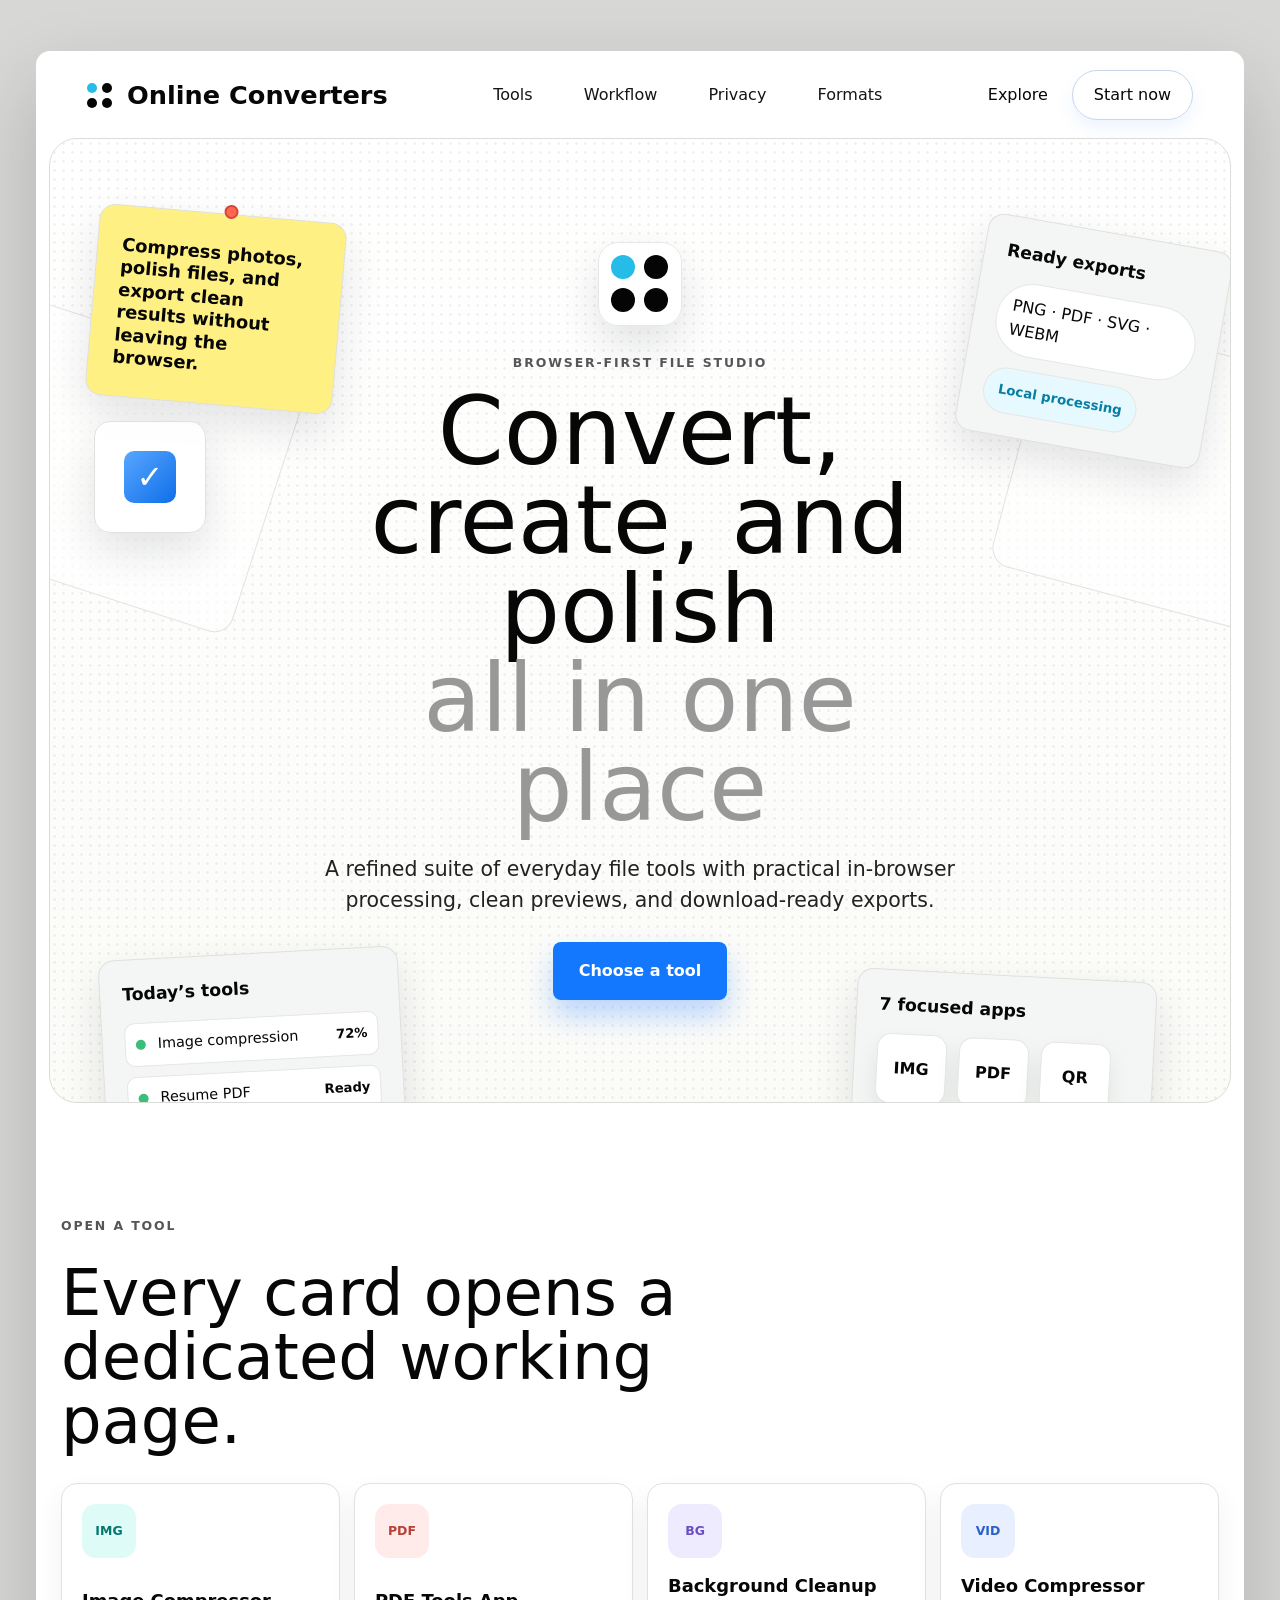
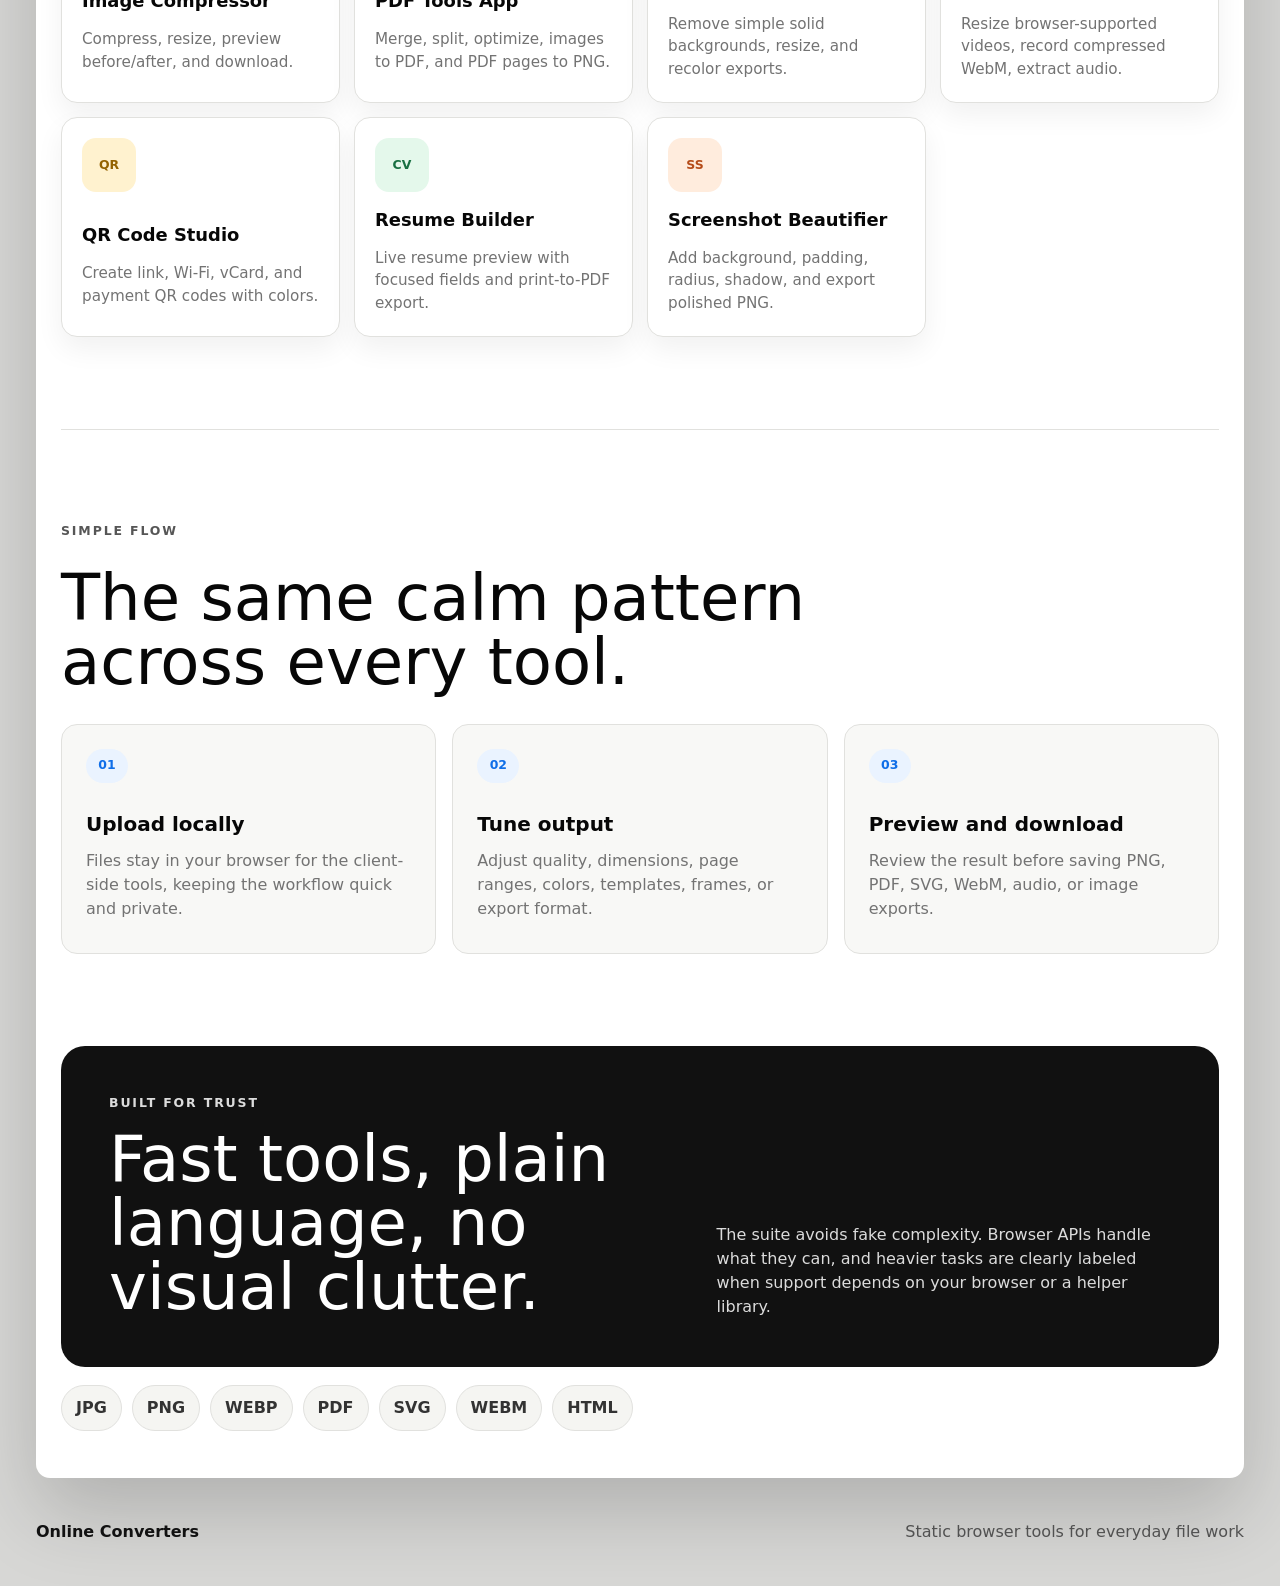
==== commit d63373a7: "Rebuild landing page and add working tools" ====
--- a/index.html
+++ b/index.html
@@ -3,56 +3,173 @@
   <head>
     <meta charset="utf-8">
     <meta name="viewport" content="width=device-width, initial-scale=1">
-    <meta name="description" content="FileForge is a polished browser workspace for image compression, PDF tools, background cleanup, video conversion, QR codes, resumes, and screenshot exports.">
-    <meta name="theme-color" content="#111827">
-    <title>FileForge | Online File Tools</title>
-    <style>
-      :root{color-scheme:light;--ink:#111827;--muted:#5f6878;--line:#dbe3ea;--paper:#fff;--night:#101923;--teal:#12b3a8;--teal-dark:#087a74;--coral:#ff6b5f;--gold:#f5b84b;--blue:#4b7bec;--green:#48b96f;--violet:#8067dc;--shadow:0 22px 60px rgba(22,34,48,.16);--radius:8px;--max:1180px}*{box-sizing:border-box}html{scroll-behavior:smooth}body{margin:0;color:var(--ink);background:linear-gradient(180deg,#f8fbfc 0%,#fff 38%,#f3f7f6 100%);font-family:Inter,ui-sans-serif,system-ui,-apple-system,BlinkMacSystemFont,"Segoe UI",sans-serif;line-height:1.5}body:before{position:fixed;inset:0;z-index:-1;pointer-events:none;content:"";background-image:linear-gradient(rgba(17,24,39,.045) 1px,transparent 1px),linear-gradient(90deg,rgba(17,24,39,.04) 1px,transparent 1px);background-size:52px 52px;mask-image:linear-gradient(180deg,rgba(0,0,0,.55),transparent 48%)}a{color:inherit;text-decoration:none}button{font:inherit}.site-header{position:sticky;top:0;z-index:20;display:grid;grid-template-columns:auto 1fr auto;align-items:center;gap:28px;width:min(var(--max),calc(100% - 36px));min-height:74px;margin:0 auto;padding:12px 0;backdrop-filter:blur(18px)}.brand,.header-action,.nav-links{display:flex;align-items:center}.brand{gap:10px;font-size:1.08rem;font-weight:800}.brand-mark{display:grid;place-items:center;width:38px;height:38px;color:var(--teal-dark);background:#dcfbf6;border:1px solid #b9eee7;border-radius:var(--radius);font-size:.78rem;font-weight:950}.nav-links{justify-content:center;gap:8px}.nav-links a{min-width:86px;padding:9px 12px;color:#485467;font-size:.94rem;font-weight:700;text-align:center;border-radius:var(--radius)}.nav-links a:hover,.nav-links a:focus-visible{color:var(--ink);background:rgba(17,24,39,.06);outline:none}.header-action{justify-content:center;min-height:42px;padding:0 17px;color:#fff;font-size:.92rem;font-weight:800;background:var(--night);border-radius:var(--radius);box-shadow:0 10px 30px rgba(17,24,39,.14)}.hero{display:grid;grid-template-columns:minmax(0,.86fr) minmax(460px,1.14fr);gap:clamp(30px,5vw,72px);align-items:center;width:min(var(--max),calc(100% - 36px));min-height:calc(100vh - 74px);margin:0 auto;padding:42px 0 72px}.hero-copy{max-width:620px}.eyebrow{margin:0 0 13px;color:var(--teal-dark);font-size:.78rem;font-weight:900;letter-spacing:.12em;text-transform:uppercase}h1,h2,h3,p{margin-top:0}h1{max-width:11ch;margin-bottom:20px;font-size:clamp(4.15rem,10vw,8.4rem);line-height:.82;letter-spacing:0}h2{margin-bottom:16px;font-size:clamp(2.05rem,5vw,4.4rem);line-height:.95;letter-spacing:0}h3{margin-bottom:10px;font-size:1.17rem;line-height:1.16}.hero-lede,.section-heading p,.security-copy p{color:var(--muted);font-size:clamp(1rem,2vw,1.2rem)}.hero-lede{max-width:58ch;margin-bottom:28px}.hero-actions{display:flex;flex-wrap:wrap;gap:12px;margin-bottom:34px}.button{display:inline-flex;align-items:center;justify-content:center;min-height:48px;padding:0 18px;font-weight:900;border:1px solid transparent;border-radius:var(--radius);transition:transform .18s ease,box-shadow .18s ease,border-color .18s ease,background .18s ease}.button:hover,.button:focus-visible,.header-action:hover,.header-action:focus-visible{transform:translateY(-1px);outline:none}.button-primary{color:#fff;background:var(--night);box-shadow:0 16px 34px rgba(16,25,35,.2)}.button-secondary{color:var(--ink);background:rgba(255,255,255,.78);border-color:var(--line);box-shadow:0 12px 24px rgba(17,24,39,.08)}.hero-stats{display:grid;grid-template-columns:repeat(3,minmax(0,1fr));gap:12px;width:min(100%,520px);margin:0}.hero-stats div{min-width:0;padding:14px 15px;background:rgba(255,255,255,.7);border:1px solid var(--line);border-radius:var(--radius)}.hero-stats dt{font-size:1.1rem;font-weight:950}.hero-stats dd{margin:2px 0 0;color:var(--muted);font-size:.88rem;font-weight:700}.hero-media{position:relative;min-width:0}.hero-media:before{position:absolute;inset:-18px -16px 18px 20px;z-index:-1;content:"";background:linear-gradient(135deg,rgba(18,179,168,.22),rgba(245,184,75,.28) 52%,rgba(255,107,95,.16));border-radius:22px;transform:rotate(-2deg)}.workspace-preview{width:100%;min-height:410px;padding:24px;background:#fff;border:1px solid rgba(17,24,39,.14);border-radius:18px;box-shadow:var(--shadow)}.preview-shell{overflow:hidden;border-radius:14px;background:#f4f7f8;border:1px solid var(--line)}.preview-top{height:56px;background:#101923;display:flex;align-items:center;gap:10px;padding:0 18px}.preview-top i{width:10px;height:10px;border-radius:50%;background:#ff6b5f}.preview-top i:nth-child(2){background:#f5b84b}.preview-top i:nth-child(3){background:#12b3a8}.preview-screen{display:grid;grid-template-columns:190px 1fr 230px;gap:18px;padding:22px}.mock-sidebar,.mock-controls{display:grid;gap:12px}.mock-pill{height:44px;border-radius:10px;background:#e7eeee;position:relative}.mock-pill:after{content:"";position:absolute;left:16px;top:16px;width:58%;height:10px;border-radius:999px;background:#68778a}.mock-pill.active{background:#dff8f5}.mock-pill.active:after{background:#087a74}.mock-canvas{min-height:258px;padding:28px;background:linear-gradient(160deg,#172434,#0d1621);border-radius:14px;color:#fff}.mock-canvas strong{display:block;max-width:12ch;font-size:2.2rem;line-height:.95;margin-bottom:16px}.mock-canvas span{display:block;width:70%;height:12px;border-radius:999px;background:#87aaa8;margin:0 0 10px}.mock-row{display:grid;grid-template-columns:1fr 1fr;gap:12px;margin-top:28px}.mock-row div{height:84px;border-radius:12px;background:rgba(255,255,255,.09)}.mock-control{height:18px;border-radius:999px;background:#d7e3e9}.mock-control:nth-child(2):before,.mock-control:nth-child(3):before,.mock-control:nth-child(4):before{content:"";display:block;height:100%;border-radius:999px;background:#12b3a8}.mock-control:nth-child(2):before{width:78%}.mock-control:nth-child(3):before{width:62%;background:#f5b84b}.mock-control:nth-child(4):before{width:88%;background:#ff6b5f}.tool-marquee{display:flex;gap:10px;width:min(var(--max),calc(100% - 36px));margin:-34px auto 34px;padding:12px;overflow-x:auto;scrollbar-width:none}.tool-marquee span{flex:0 0 auto;padding:8px 12px;color:#334155;font-size:.86rem;font-weight:800;background:rgba(255,255,255,.72);border:1px solid var(--line);border-radius:999px}.section{width:min(var(--max),calc(100% - 36px));margin:0 auto;padding:88px 0}.section-heading{max-width:760px;margin-bottom:34px}.tools-layout{display:grid;grid-template-columns:minmax(0,1.04fr) minmax(360px,.96fr);gap:26px;align-items:start}.tool-grid{display:grid;grid-template-columns:repeat(2,minmax(0,1fr));gap:13px}.tool-card{display:grid;grid-template-columns:48px 1fr;gap:13px;align-items:start;min-height:132px;padding:17px;color:var(--ink);text-align:left;background:rgba(255,255,255,.82);border:1px solid var(--line);border-radius:var(--radius);cursor:pointer;box-shadow:0 12px 28px rgba(17,24,39,.06);transition:transform .18s ease,border-color .18s ease,box-shadow .18s ease,background .18s ease}.tool-card:hover,.tool-card:focus-visible,.tool-card.is-active{transform:translateY(-2px);background:#fff;border-color:rgba(18,179,168,.55);box-shadow:0 20px 42px rgba(17,24,39,.1);outline:none}.tool-card strong{display:block;margin-bottom:6px;font-size:1rem;line-height:1.18}.tool-card small{display:block;color:var(--muted);font-size:.9rem;line-height:1.42}.tool-icon{display:grid;place-items:center;width:48px;height:48px;border-radius:var(--radius);font-size:.78rem;font-weight:950}.icon-image{color:var(--teal-dark);background:#dbfbf6}.icon-pdf{color:#b64238;background:#ffebe9}.icon-cleanup{color:#6a4ec4;background:#efebff}.icon-video{color:#2b60ca;background:#e8efff}.icon-qr{color:#946300;background:#fff2cf}.icon-resume{color:#187042;background:#e4f8eb}.icon-shot{color:#b54b18;background:#ffecdd}.tool-preview{position:sticky;top:96px;min-height:620px;padding:22px;color:#eef6f5;background:linear-gradient(160deg,rgba(26,42,56,.98),rgba(14,22,31,.98));border:1px solid rgba(255,255,255,.12);border-radius:18px;box-shadow:var(--shadow)}.preview-topline{display:flex;align-items:center;gap:9px;min-height:30px;color:#b7c7c6;font-size:.9rem;font-weight:900}.status-dot{width:10px;height:10px;background:var(--active,var(--teal));border-radius:999px;box-shadow:0 0 0 5px color-mix(in srgb,var(--active,var(--teal)) 18%,transparent)}.drop-zone{display:grid;place-items:center;min-height:178px;margin:18px 0;color:#d7e5e3;font-weight:900;text-align:center;background:linear-gradient(135deg,rgba(255,255,255,.1),rgba(255,255,255,.05));border:1px dashed rgba(255,255,255,.26);border-radius:var(--radius)}.drop-zone b{display:grid;place-items:center;width:50px;height:50px;margin-bottom:10px;color:var(--active,var(--teal));border:2px solid currentColor;border-radius:50%;font-size:1.5rem}.comparison{display:grid;grid-template-columns:repeat(2,minmax(0,1fr));gap:12px;margin-bottom:18px}.comparison div,.export-list span{min-width:0;background:rgba(255,255,255,.08);border:1px solid rgba(255,255,255,.1);border-radius:var(--radius)}.comparison div{padding:16px}.comparison span,.meter-row span{color:#aebfbd;font-size:.78rem;font-weight:850;text-transform:uppercase}.comparison strong{display:block;margin-top:4px;font-size:clamp(1.25rem,3vw,1.75rem);line-height:1;overflow-wrap:anywhere}.meter-stack{display:grid;gap:14px;margin:22px 0}.meter-row{display:grid;gap:8px}.meter-row i{position:relative;height:10px;overflow:hidden;background:rgba(255,255,255,.1);border-radius:999px}.meter-row i:after{position:absolute;inset:0 auto 0 0;width:var(--value);content:"";background:linear-gradient(90deg,var(--active,var(--teal)),#fff);border-radius:inherit}.export-list{display:grid;gap:9px;margin-top:22px}.export-list span{display:block;padding:11px 13px;color:#d9e8e6;font-size:.92rem;font-weight:800;overflow-wrap:anywhere}.workflow-section{border-top:1px solid var(--line)}.workflow-grid{display:grid;grid-template-columns:repeat(3,minmax(0,1fr));gap:16px}.workflow-step{min-height:256px;padding:25px;background:#fff;border:1px solid var(--line);border-radius:var(--radius);box-shadow:0 14px 32px rgba(17,24,39,.06)}.workflow-step span{display:inline-flex;align-items:center;justify-content:center;width:42px;height:34px;margin-bottom:24px;color:var(--teal-dark);font-size:.82rem;font-weight:950;background:#dbfbf6;border-radius:var(--radius)}.workflow-step p,.security-points span{margin-bottom:0;color:var(--muted)}.security-section{display:grid;grid-template-columns:minmax(0,.92fr) minmax(360px,1.08fr);gap:48px;align-items:center;padding-top:72px;border-top:1px solid var(--line)}.security-points{display:grid;gap:12px}.security-points div{display:grid;gap:4px;padding:18px;background:rgba(255,255,255,.82);border:1px solid var(--line);border-radius:var(--radius)}.cta-section{display:flex;align-items:center;justify-content:space-between;gap:28px;width:min(var(--max),calc(100% - 36px));margin:0 auto 70px;padding:clamp(26px,5vw,42px);color:#fff;background:linear-gradient(135deg,#132331,#133b43 46%,#4c3214);border-radius:18px;box-shadow:var(--shadow)}.cta-section h2{max-width:760px;margin-bottom:0;font-size:clamp(1.9rem,4vw,3.6rem)}.cta-section .eyebrow{color:#7ee6dc}.cta-section .button-primary{flex:0 0 auto;background:#fff;color:var(--night);box-shadow:none}.site-footer{display:flex;justify-content:space-between;gap:18px;width:min(var(--max),calc(100% - 36px));margin:0 auto;padding:26px 0 34px;color:#647184;border-top:1px solid var(--line)}.site-footer span:first-child{color:var(--ink);font-weight:900}@media(max-width:980px){.site-header{grid-template-columns:auto auto;justify-content:space-between}.nav-links{display:none}.hero{grid-template-columns:1fr;min-height:auto;padding-top:56px}.hero-copy{max-width:720px}.preview-screen{grid-template-columns:1fr}.mock-sidebar{display:none}.tools-layout,.security-section{grid-template-columns:1fr}.tool-preview{position:static;min-height:520px}.workflow-grid{grid-template-columns:1fr}.workflow-step{min-height:0}.cta-section{align-items:flex-start;flex-direction:column}}@media(max-width:680px){.site-header,.hero,.section,.tool-marquee,.cta-section,.site-footer{width:min(100% - 24px,var(--max))}.site-header{min-height:68px;gap:12px}.brand{font-size:1rem}.brand-mark{width:34px;height:34px}.header-action{min-height:38px;padding:0 12px;font-size:.84rem}.hero{padding:38px 0 54px}h1{font-size:clamp(3.7rem,20vw,5.2rem)}.hero-actions,.button{width:100%}.hero-stats,.comparison{grid-template-columns:1fr}.hero-media:before{inset:-10px -8px 12px 10px;border-radius:16px}.workspace-preview,.tool-preview,.cta-section{border-radius:14px}.tool-grid{grid-template-columns:1fr}.tool-card{min-height:116px}.section{padding:66px 0}.tool-preview{padding:16px;min-height:500px}.drop-zone{min-height:150px}.security-section{gap:24px}.site-footer{flex-direction:column}}@media(prefers-reduced-motion:reduce){*,*:before,*:after{scroll-behavior:auto!important;transition-duration:.01ms!important;animation-duration:.01ms!important;animation-iteration-count:1!important}}
-    </style>
+    <meta
+      name="description"
+      content="Online Converters is a polished browser toolkit for compressing images, editing PDFs, cleaning backgrounds, converting videos, generating QR codes, building resumes, and beautifying screenshots."
+    >
+    <meta name="theme-color" content="#f4f4f2">
+    <title>Online Converters | File tools that feel calm</title>
+    <link rel="icon" href="assets/favicon.svg" type="image/svg+xml">
+    <link rel="stylesheet" href="styles.css">
   </head>
   <body>
-    <header class="site-header">
-      <a class="brand" href="#top" aria-label="FileForge home"><span class="brand-mark">FF</span><span>FileForge</span></a>
-      <nav class="nav-links" aria-label="Primary"><a href="#tools">Tools</a><a href="#workflow">Workflow</a><a href="#security">Security</a></nav>
-      <a class="header-action" href="#tools">Explore tools</a>
-    </header>
-    <main id="top">
-      <section class="hero">
-        <div class="hero-copy">
-          <p class="eyebrow">Seven everyday file workflows</p>
-          <h1>FileForge</h1>
-          <p class="hero-lede">A polished online workspace for compressing, cleaning, converting, exporting, and sharing files without bouncing between separate apps.</p>
-          <div class="hero-actions"><a class="button button-primary" href="#tools">View tools</a><a class="button button-secondary" href="#workflow">See workflow</a></div>
-          <dl class="hero-stats" aria-label="Product highlights"><div><dt>7</dt><dd>tool modes</dd></div><div><dt>ZIP</dt><dd>batch export</dd></div><div><dt>PDF</dt><dd>ready output</dd></div></dl>
+    <div class="site-frame">
+      <header class="site-header">
+        <a class="brand" href="index.html" aria-label="Online Converters home">
+          <span class="brand-mark" aria-hidden="true">
+            <i></i><i></i><i></i><i></i>
+          </span>
+          <span>Online Converters</span>
+        </a>
+
+        <nav class="nav-links" aria-label="Primary navigation">
+          <a href="#tools">Tools</a>
+          <a href="#workflow">Workflow</a>
+          <a href="#privacy">Privacy</a>
+          <a href="#formats">Formats</a>
+        </nav>
+
+        <div class="header-actions">
+          <a href="#tools">Explore</a>
+          <a class="demo-button" href="tools/image-compressor.html">Start now</a>
         </div>
-        <div class="hero-media" aria-label="FileForge workspace preview"><div class="workspace-preview"><div class="preview-shell"><div class="preview-top"><i></i><i></i><i></i></div><div class="preview-screen"><div class="mock-sidebar"><span class="mock-pill active"></span><span class="mock-pill"></span><span class="mock-pill"></span><span class="mock-pill"></span><span class="mock-pill"></span></div><div class="mock-canvas"><strong>File tools, one calm studio.</strong><span></span><span></span><div class="mock-row"><div></div><div></div></div></div><div class="mock-controls"><span class="mock-control"></span><span class="mock-control"></span><span class="mock-control"></span><span class="mock-control"></span><span class="mock-control"></span></div></div></div></div></div>
-      </section>
-      <section class="tool-marquee" aria-label="Available tools"><span>Image Compressor</span><span>PDF Tools</span><span>Background Remover</span><span>Video Converter</span><span>QR Studio</span><span>Resume Builder</span><span>Screenshot Beautifier</span></section>
-      <section class="section tools-section" id="tools">
-        <div class="section-heading"><p class="eyebrow">Tool library</p><h2>Everything useful, grouped in one clean surface.</h2><p>Each tool follows the same rhythm: drop files, tune output, preview the result, and export what you need.</p></div>
-        <div class="tools-layout">
-          <div class="tool-grid" role="list" aria-label="FileForge tools">
-            <button class="tool-card is-active" type="button" data-tool="image" role="listitem"><span class="tool-icon icon-image">IMG</span><span><strong>Image Compressor</strong><small>Quality targets, before/after preview, ZIP downloads.</small></span></button>
-            <button class="tool-card" type="button" data-tool="pdf" role="listitem"><span class="tool-icon icon-pdf">PDF</span><span><strong>PDF Tools App</strong><small>Merge, split, compress, image conversion, page exports.</small></span></button>
-            <button class="tool-card" type="button" data-tool="background" role="listitem"><span class="tool-icon icon-cleanup">BG</span><span><strong>Background Remover</strong><small>Cleanup, solid backgrounds, profile and product sizes.</small></span></button>
-            <button class="tool-card" type="button" data-tool="video" role="listitem"><span class="tool-icon icon-video">VID</span><span><strong>Video Compressor</strong><small>Resize, MP4/WebM conversion, GIFs, audio extract.</small></span></button>
-            <button class="tool-card" type="button" data-tool="qr" role="listitem"><span class="tool-icon icon-qr">QR</span><span><strong>QR Code Studio</strong><small>Links, Wi-Fi, vCards, payments, logos, SVG/PDF.</small></span></button>
-            <button class="tool-card" type="button" data-tool="resume" role="listitem"><span class="tool-icon icon-resume">CV</span><span><strong>Resume Builder</strong><small>Clean templates, live preview, polished PDF export.</small></span></button>
-            <button class="tool-card" type="button" data-tool="screenshot" role="listitem"><span class="tool-icon icon-shot">SS</span><span><strong>Screenshot Beautifier</strong><small>Device frames, shadows, social sizes, PNG export.</small></span></button>
+      </header>
+
+      <main>
+        <section class="hero" aria-labelledby="hero-title">
+          <div class="hero-art hero-art-left hero-note" aria-hidden="true">
+            <span class="pin"></span>
+            <p>Compress photos, polish files, and export clean results without leaving the browser.</p>
           </div>
-          <aside class="tool-preview" aria-live="polite"><div class="preview-topline"><span class="status-dot" aria-hidden="true"></span><span id="preview-mode">Image Compressor</span></div><div class="drop-zone"><b>+</b><span id="preview-action">Batch image upload</span></div><div class="comparison"><div><span>Before</span><strong id="preview-before">14.8 MB</strong></div><div><span>After</span><strong id="preview-after">3.1 MB</strong></div></div><div class="meter-stack" aria-label="Tool output indicators"><div class="meter-row"><span id="meter-label-one">Quality</span><i style="--value:82%"></i></div><div class="meter-row"><span id="meter-label-two">Size saved</span><i style="--value:71%"></i></div><div class="meter-row"><span id="meter-label-three">Export ready</span><i style="--value:94%"></i></div></div><div class="export-list"><span id="export-one">compressed-images.zip</span><span id="export-two">preview-report.pdf</span><span id="export-three">settings.json</span></div></aside>
-        </div>
-      </section>
-      <section class="section workflow-section" id="workflow"><div class="section-heading"><p class="eyebrow">One pattern</p><h2>Built for quick file chores and careful exports.</h2></div><div class="workflow-grid"><article class="workflow-step"><span>01</span><h3>Drop files</h3><p>Batch uploads keep image sets, PDFs, videos, resumes, QR assets, and screenshots grouped by project.</p></article><article class="workflow-step"><span>02</span><h3>Tune output</h3><p>Purpose-built controls expose quality, dimensions, background color, page ranges, frame size, and export type.</p></article><article class="workflow-step"><span>03</span><h3>Preview and export</h3><p>Before/after panels and file queues make final checks simple before downloading ZIP, PNG, SVG, PDF, GIF, or MP4.</p></article></div></section>
-      <section class="section security-section" id="security"><div class="security-copy"><p class="eyebrow">Browser-first foundation</p><h2>Designed for speed, privacy, and real-world file limits.</h2><p>The landing page frames FileForge as a client-first toolkit: lightweight operations happen in-browser, while heavier AI and video tasks can be routed to dedicated workers later.</p></div><div class="security-points" aria-label="Technical foundations"><div><strong>Fast local flow</strong><span>Compress, preview, and export common assets without slow account setup.</span></div><div><strong>Scalable heavy tools</strong><span>Background removal and video conversion have space for model/API or worker-backed processing.</span></div><div><strong>Export discipline</strong><span>Every tool leads to clear output formats instead of vague conversion promises.</span></div></div></section>
-      <section class="cta-section"><div><p class="eyebrow">Ready for the next build step</p><h2>Turn the landing page into the full converter suite.</h2></div><a class="button button-primary" href="#tools">Review tools</a></section>
-    </main>
-    <footer class="site-footer"><span>FileForge</span><span>Online file tools landing page</span></footer>
-    <script>
-      const tools={image:{accent:'#12b3a8',mode:'Image Compressor',action:'Batch image upload',before:'14.8 MB',after:'3.1 MB',labels:['Quality','Size saved','Export ready'],values:['82%','71%','94%'],exports:['compressed-images.zip','preview-report.pdf','settings.json']},pdf:{accent:'#ff6b5f',mode:'PDF Tools App',action:'Merge, split, or compress PDFs',before:'46 pages',after:'12.4 MB',labels:['Page range','Compression','OCR queue'],values:['68%','76%','42%'],exports:['merged-document.pdf','pages-8-14.zip','pdf-images.zip']},background:{accent:'#8067dc',mode:'Background Remover',action:'Clean product or profile photos',before:'Original JPG',after:'Transparent PNG',labels:['Edge cleanup','Backdrop fill','Shop crop'],values:['88%','62%','80%'],exports:['transparent-product.png','white-bg-export.jpg','avatar-square.png']},video:{accent:'#4b7bec',mode:'Video Compressor',action:'Convert, resize, extract, or GIF',before:'318 MB',after:'54 MB',labels:['Bitrate','Resolution','Audio extract'],values:['64%','72%','56%'],exports:['launch-demo.mp4','launch-demo.webm','audio-track.m4a']},qr:{accent:'#f5b84b',mode:'QR Code Studio',action:'Generate branded QR codes',before:'Plain URL',after:'Styled QR',labels:['Contrast','Logo space','Print ready'],values:['91%','52%','86%'],exports:['qr-code.svg','qr-code.png','print-sheet.pdf']},resume:{accent:'#48b96f',mode:'Resume Builder',action:'Build templates with live preview',before:'Draft text',after:'PDF resume',labels:['ATS clarity','Template fit','PDF export'],values:['84%','73%','93%'],exports:['resume-modern.pdf','resume-source.json','cover-letter.pdf']},screenshot:{accent:'#ff8a3d',mode:'Screenshot Beautifier',action:'Frame screenshots for social posts',before:'Raw capture',after:'Polished PNG',labels:['Frame fit','Shadow depth','Social crop'],values:['79%','66%','89%'],exports:['product-shot.png','social-square.png','wide-banner.png']}};
-      const cards=document.querySelectorAll('.tool-card'),preview=document.querySelector('.tool-preview'),previewMode=document.querySelector('#preview-mode'),previewAction=document.querySelector('#preview-action'),previewBefore=document.querySelector('#preview-before'),previewAfter=document.querySelector('#preview-after'),meterLabels=[document.querySelector('#meter-label-one'),document.querySelector('#meter-label-two'),document.querySelector('#meter-label-three')],meters=document.querySelectorAll('.meter-row i'),exportItems=[document.querySelector('#export-one'),document.querySelector('#export-two'),document.querySelector('#export-three')];
-      function activateTool(key){const tool=tools[key];if(!tool)return;cards.forEach(card=>card.classList.toggle('is-active',card.dataset.tool===key));preview.style.setProperty('--active',tool.accent);previewMode.textContent=tool.mode;previewAction.textContent=tool.action;previewBefore.textContent=tool.before;previewAfter.textContent=tool.after;tool.labels.forEach((label,index)=>{meterLabels[index].textContent=label});tool.values.forEach((value,index)=>{meters[index].style.setProperty('--value',value)});tool.exports.forEach((item,index)=>{exportItems[index].textContent=item})}
-      cards.forEach(card=>card.addEventListener('click',()=>activateTool(card.dataset.tool)));activateTool('image');
-    </script>
+
+          <div class="hero-art hero-art-check" aria-hidden="true">
+            <span>✓</span>
+          </div>
+
+          <div class="hero-art hero-art-reminder" aria-hidden="true">
+            <strong>Ready exports</strong>
+            <span>PNG · PDF · SVG · WEBM</span>
+            <small>Local processing</small>
+          </div>
+
+          <div class="hero-art hero-art-tasks" aria-hidden="true">
+            <strong>Today’s tools</strong>
+            <span><i></i> Image compression <b>72%</b></span>
+            <span><i></i> Resume PDF <b>Ready</b></span>
+          </div>
+
+          <div class="hero-art hero-art-integrations" aria-hidden="true">
+            <strong>7 focused apps</strong>
+            <div>
+              <span>IMG</span><span>PDF</span><span>QR</span>
+            </div>
+          </div>
+
+          <div class="hero-center">
+            <div class="hero-logo" aria-hidden="true">
+              <i></i><i></i><i></i><i></i>
+            </div>
+            <p class="eyebrow">Browser-first file studio</p>
+            <h1 id="hero-title">
+              Convert, create, and polish
+              <span>all in one place</span>
+            </h1>
+            <p class="hero-lede">
+              A refined suite of everyday file tools with practical in-browser processing, clean previews, and download-ready exports.
+            </p>
+            <a class="primary-cta" href="#tools">Choose a tool</a>
+          </div>
+        </section>
+
+        <section class="tool-strip" id="tools" aria-labelledby="tools-title">
+          <div class="section-heading">
+            <p class="eyebrow">Open a tool</p>
+            <h2 id="tools-title">Every card opens a dedicated working page.</h2>
+          </div>
+
+          <div class="tool-grid">
+            <a class="tool-card" href="tools/image-compressor.html">
+              <span class="tool-icon icon-image">IMG</span>
+              <strong>Image Compressor</strong>
+              <small>Compress, resize, preview before/after, and download.</small>
+            </a>
+            <a class="tool-card" href="tools/pdf-tools.html">
+              <span class="tool-icon icon-pdf">PDF</span>
+              <strong>PDF Tools App</strong>
+              <small>Merge, split, optimize, images to PDF, and PDF pages to PNG.</small>
+            </a>
+            <a class="tool-card" href="tools/background-remover.html">
+              <span class="tool-icon icon-bg">BG</span>
+              <strong>Background Cleanup</strong>
+              <small>Remove simple solid backgrounds, resize, and recolor exports.</small>
+            </a>
+            <a class="tool-card" href="tools/video-converter.html">
+              <span class="tool-icon icon-video">VID</span>
+              <strong>Video Compressor</strong>
+              <small>Resize browser-supported videos, record compressed WebM, extract audio.</small>
+            </a>
+            <a class="tool-card" href="tools/qr-studio.html">
+              <span class="tool-icon icon-qr">QR</span>
+              <strong>QR Code Studio</strong>
+              <small>Create link, Wi-Fi, vCard, and payment QR codes with colors.</small>
+            </a>
+            <a class="tool-card" href="tools/resume-builder.html">
+              <span class="tool-icon icon-resume">CV</span>
+              <strong>Resume Builder</strong>
+              <small>Live resume preview with focused fields and print-to-PDF export.</small>
+            </a>
+            <a class="tool-card" href="tools/screenshot-beautifier.html">
+              <span class="tool-icon icon-shot">SS</span>
+              <strong>Screenshot Beautifier</strong>
+              <small>Add background, padding, radius, shadow, and export polished PNG.</small>
+            </a>
+          </div>
+        </section>
+
+        <section class="workflow" id="workflow" aria-labelledby="workflow-title">
+          <div class="section-heading">
+            <p class="eyebrow">Simple flow</p>
+            <h2 id="workflow-title">The same calm pattern across every tool.</h2>
+          </div>
+
+          <div class="workflow-grid">
+            <article>
+              <span>01</span>
+              <h3>Upload locally</h3>
+              <p>Files stay in your browser for the client-side tools, keeping the workflow quick and private.</p>
+            </article>
+            <article>
+              <span>02</span>
+              <h3>Tune output</h3>
+              <p>Adjust quality, dimensions, page ranges, colors, templates, frames, or export format.</p>
+            </article>
+            <article>
+              <span>03</span>
+              <h3>Preview and download</h3>
+              <p>Review the result before saving PNG, PDF, SVG, WebM, audio, or image exports.</p>
+            </article>
+          </div>
+        </section>
+
+        <section class="privacy-band" id="privacy">
+          <div>
+            <p class="eyebrow">Built for trust</p>
+            <h2>Fast tools, plain language, no visual clutter.</h2>
+          </div>
+          <p>
+            The suite avoids fake complexity. Browser APIs handle what they can, and heavier tasks are clearly labeled when support depends on your browser or a helper library.
+          </p>
+        </section>
+
+        <section class="format-band" id="formats" aria-label="Supported format highlights">
+          <span>JPG</span><span>PNG</span><span>WEBP</span><span>PDF</span><span>SVG</span><span>WEBM</span><span>HTML</span>
+        </section>
+      </main>
+    </div>
+
+    <footer class="page-footer">
+      <span>Online Converters</span>
+      <span>Static browser tools for everyday file work</span>
+    </footer>
   </body>
 </html>
--- a/styles.css
+++ b/styles.css
@@ -0,0 +1,817 @@
+:root {
+  color-scheme: light;
+  --page: #d7d7d5;
+  --paper: #ffffff;
+  --ink: #070707;
+  --muted: #737373;
+  --line: #e1e1de;
+  --soft: #f6f6f3;
+  --blue: #1478ff;
+  --cyan: #25bde8;
+  --yellow: #fff083;
+  --green: #3bbf78;
+  --red: #ff684f;
+  --shadow: 0 34px 80px rgba(0, 0, 0, .18);
+  --soft-shadow: 0 18px 42px rgba(23, 31, 38, .12);
+  --radius: 8px;
+  --frame-radius: 14px;
+  --max: 1440px;
+}
+
+* {
+  box-sizing: border-box;
+}
+
+html {
+  scroll-behavior: smooth;
+}
+
+body {
+  min-width: 320px;
+  margin: 0;
+  color: var(--ink);
+  background: var(--page);
+  font-family: Inter, ui-sans-serif, system-ui, -apple-system, BlinkMacSystemFont, "Segoe UI", sans-serif;
+  line-height: 1.5;
+}
+
+a {
+  color: inherit;
+  text-decoration: none;
+}
+
+button,
+input,
+select,
+textarea {
+  font: inherit;
+}
+
+.site-frame {
+  width: min(var(--max), calc(100% - 72px));
+  margin: clamp(18px, 4vw, 82px) auto 42px;
+  overflow: hidden;
+  background: var(--paper);
+  border: 1px solid rgba(255, 255, 255, .74);
+  border-radius: var(--frame-radius);
+  box-shadow: var(--shadow);
+}
+
+.site-header {
+  display: grid;
+  grid-template-columns: auto 1fr auto;
+  align-items: center;
+  gap: 28px;
+  min-height: 86px;
+  padding: 0 clamp(22px, 4vw, 50px);
+}
+
+.brand,
+.nav-links,
+.header-actions {
+  display: flex;
+  align-items: center;
+}
+
+.brand {
+  gap: 15px;
+  font-size: clamp(1.2rem, 2vw, 1.7rem);
+  font-weight: 800;
+  letter-spacing: 0;
+}
+
+.brand-mark,
+.hero-logo {
+  display: grid;
+  grid-template-columns: repeat(2, 10px);
+  gap: 5px;
+}
+
+.brand-mark i,
+.hero-logo i {
+  width: 10px;
+  height: 10px;
+  background: #050505;
+  border-radius: 50%;
+}
+
+.brand-mark i:first-child,
+.hero-logo i:first-child {
+  background: var(--cyan);
+}
+
+.nav-links {
+  justify-content: center;
+  gap: clamp(22px, 4vw, 52px);
+  color: #151515;
+  font-size: 1rem;
+}
+
+.nav-links a,
+.header-actions a {
+  border-radius: 999px;
+}
+
+.nav-links a:focus-visible,
+.header-actions a:focus-visible,
+.tool-card:focus-visible,
+.primary-cta:focus-visible {
+  outline: 3px solid rgba(20, 120, 255, .28);
+  outline-offset: 3px;
+}
+
+.header-actions {
+  justify-content: flex-end;
+  gap: 24px;
+  font-size: 1rem;
+}
+
+.demo-button {
+  min-width: 118px;
+  padding: 12px 21px;
+  text-align: center;
+  border: 1px solid #c6d6eb;
+  box-shadow: 0 8px 18px rgba(20, 120, 255, .08);
+}
+
+.hero {
+  position: relative;
+  display: grid;
+  place-items: center;
+  min-height: clamp(560px, 56vw, 760px);
+  margin: 0 12px 22px;
+  padding: clamp(60px, 8vw, 118px) clamp(18px, 4vw, 56px);
+  overflow: hidden;
+  background:
+    radial-gradient(circle, rgba(0, 0, 0, .055) 1px, transparent 1.6px),
+    linear-gradient(180deg, #ffffff, #fbfbf8);
+  background-size: 9px 9px, auto;
+  border: 1px solid #dbdbd8;
+  border-radius: 28px;
+}
+
+.hero::before,
+.hero::after {
+  position: absolute;
+  width: 340px;
+  height: 260px;
+  content: "";
+  background: rgba(255, 255, 255, .58);
+  border: 1px solid rgba(220, 220, 216, .8);
+  border-radius: 20px;
+  transform: rotate(18deg);
+}
+
+.hero::before {
+  left: -116px;
+  top: 190px;
+}
+
+.hero::after {
+  right: -128px;
+  top: 210px;
+  transform: rotate(15deg);
+}
+
+.hero-center {
+  position: relative;
+  z-index: 5;
+  display: grid;
+  justify-items: center;
+  max-width: 860px;
+  text-align: center;
+}
+
+.hero-logo {
+  grid-template-columns: repeat(2, 24px);
+  gap: 9px;
+  width: 84px;
+  height: 84px;
+  place-content: center;
+  margin-bottom: 28px;
+  background: rgba(255, 255, 255, .85);
+  border: 1px solid #e7e7e5;
+  border-radius: 20px;
+  box-shadow: var(--soft-shadow);
+}
+
+.hero-logo i {
+  width: 24px;
+  height: 24px;
+}
+
+.eyebrow {
+  margin: 0 0 15px;
+  color: #565656;
+  font-size: .78rem;
+  font-weight: 800;
+  letter-spacing: .15em;
+  text-transform: uppercase;
+}
+
+h1,
+h2,
+h3,
+p {
+  margin-top: 0;
+}
+
+h1 {
+  max-width: 11ch;
+  margin-bottom: 22px;
+  font-size: clamp(3.65rem, 7.4vw, 6.9rem);
+  font-weight: 500;
+  line-height: .94;
+  letter-spacing: 0;
+}
+
+h1 span {
+  display: block;
+  color: #989898;
+}
+
+.hero-lede {
+  max-width: 640px;
+  margin-bottom: 26px;
+  color: #222;
+  font-size: clamp(1.04rem, 2vw, 1.28rem);
+}
+
+.primary-cta {
+  display: inline-flex;
+  align-items: center;
+  justify-content: center;
+  min-width: 174px;
+  min-height: 58px;
+  padding: 0 26px;
+  color: #fff;
+  font-weight: 750;
+  background: var(--blue);
+  border-radius: var(--radius);
+  box-shadow: 0 16px 28px rgba(20, 120, 255, .28);
+}
+
+.hero-art {
+  position: absolute;
+  z-index: 3;
+  background: #f4f5f5;
+  border: 1px solid #e0e0dc;
+  border-radius: 16px;
+  box-shadow: var(--soft-shadow);
+}
+
+.hero-note {
+  left: 42px;
+  top: 74px;
+  width: 248px;
+  min-height: 160px;
+  padding: 28px 24px;
+  background: var(--yellow);
+  transform: rotate(5deg);
+}
+
+.hero-note p {
+  margin: 0;
+  font-size: 1.12rem;
+  font-weight: 650;
+  line-height: 1.25;
+}
+
+.pin {
+  position: absolute;
+  top: -10px;
+  left: 50%;
+  width: 14px;
+  height: 14px;
+  background: var(--red);
+  border: 2px solid #d84436;
+  border-radius: 50%;
+}
+
+.hero-art-check {
+  left: 44px;
+  top: 282px;
+  display: grid;
+  place-items: center;
+  width: 112px;
+  height: 112px;
+  background: rgba(255, 255, 255, .88);
+}
+
+.hero-art-check span {
+  display: grid;
+  place-items: center;
+  width: 52px;
+  height: 52px;
+  color: #fff;
+  font-size: 2rem;
+  font-weight: 800;
+  background: linear-gradient(135deg, #58a7ff, #0f6ee8);
+  border-radius: 10px;
+}
+
+.hero-art-reminder {
+  top: 92px;
+  right: 12px;
+  width: 248px;
+  padding: 22px;
+  transform: rotate(10deg);
+}
+
+.hero-art-reminder strong,
+.hero-art-tasks strong,
+.hero-art-integrations strong {
+  display: block;
+  margin-bottom: 15px;
+  font-size: 1.08rem;
+}
+
+.hero-art-reminder span,
+.hero-art-reminder small {
+  display: block;
+  padding: 12px 14px;
+  background: #fff;
+  border: 1px solid #e7e7e2;
+  border-radius: 999px;
+}
+
+.hero-art-reminder small {
+  width: fit-content;
+  margin-top: 13px;
+  color: #087ea4;
+  font-weight: 750;
+  background: #e6f9ff;
+}
+
+.hero-art-tasks {
+  left: 52px;
+  bottom: -36px;
+  width: 300px;
+  padding: 22px;
+  transform: rotate(-3deg);
+}
+
+.hero-art-tasks span {
+  display: grid;
+  grid-template-columns: 12px 1fr auto;
+  gap: 10px;
+  align-items: center;
+  min-height: 44px;
+  padding: 9px 10px;
+  margin-top: 10px;
+  background: #fff;
+  border: 1px solid #e6e6e2;
+  border-radius: 10px;
+  font-size: .9rem;
+}
+
+.hero-art-tasks i {
+  width: 10px;
+  height: 10px;
+  background: var(--green);
+  border-radius: 50%;
+}
+
+.hero-art-tasks b {
+  font-size: .82rem;
+}
+
+.hero-art-integrations {
+  right: 76px;
+  bottom: -30px;
+  width: 300px;
+  padding: 22px;
+  transform: rotate(3deg);
+}
+
+.hero-art-integrations div {
+  display: flex;
+  gap: 12px;
+}
+
+.hero-art-integrations span {
+  display: grid;
+  place-items: center;
+  width: 70px;
+  height: 70px;
+  font-weight: 850;
+  background: #fff;
+  border: 1px solid #e6e6e2;
+  border-radius: 14px;
+  box-shadow: 0 12px 24px rgba(0, 0, 0, .08);
+}
+
+.tool-strip,
+.workflow,
+.privacy-band,
+.format-band {
+  width: min(1180px, calc(100% - 48px));
+  margin: 0 auto;
+}
+
+.tool-strip,
+.workflow {
+  padding: clamp(56px, 8vw, 92px) 0;
+}
+
+.section-heading {
+  display: grid;
+  gap: 10px;
+  max-width: 790px;
+  margin-bottom: 30px;
+}
+
+.section-heading h2 {
+  margin: 0;
+  font-size: clamp(2.1rem, 5vw, 4.3rem);
+  font-weight: 520;
+  line-height: 1;
+  letter-spacing: 0;
+}
+
+.tool-grid {
+  display: grid;
+  grid-template-columns: repeat(4, minmax(0, 1fr));
+  gap: 14px;
+}
+
+.tool-card {
+  display: grid;
+  gap: 16px;
+  min-height: 220px;
+  padding: 20px;
+  background: #fff;
+  border: 1px solid var(--line);
+  border-radius: 16px;
+  box-shadow: 0 12px 28px rgba(0, 0, 0, .06);
+  transition: transform .18s ease, box-shadow .18s ease, border-color .18s ease;
+}
+
+.tool-card:hover {
+  transform: translateY(-4px);
+  border-color: #bdd5f7;
+  box-shadow: 0 22px 44px rgba(0, 0, 0, .1);
+}
+
+.tool-card strong {
+  align-self: end;
+  font-size: 1.12rem;
+  line-height: 1.15;
+}
+
+.tool-card small {
+  color: var(--muted);
+  font-size: .95rem;
+}
+
+.tool-icon {
+  display: grid;
+  place-items: center;
+  width: 54px;
+  height: 54px;
+  font-size: .78rem;
+  font-weight: 850;
+  border-radius: 14px;
+}
+
+.icon-image { color: #06766f; background: #defbf7; }
+.icon-pdf { color: #b64238; background: #ffebe9; }
+.icon-bg { color: #6a4ec4; background: #efebff; }
+.icon-video { color: #2b60ca; background: #e8efff; }
+.icon-qr { color: #946300; background: #fff2cf; }
+.icon-resume { color: #187042; background: #e4f8eb; }
+.icon-shot { color: #b54b18; background: #ffecdd; }
+
+.workflow {
+  border-top: 1px solid var(--line);
+}
+
+.workflow-grid {
+  display: grid;
+  grid-template-columns: repeat(3, minmax(0, 1fr));
+  gap: 16px;
+}
+
+.workflow-grid article {
+  min-height: 230px;
+  padding: 24px;
+  background: #f8f8f6;
+  border: 1px solid var(--line);
+  border-radius: 16px;
+}
+
+.workflow-grid span {
+  display: grid;
+  place-items: center;
+  width: 42px;
+  height: 34px;
+  margin-bottom: 26px;
+  color: #0f6ee8;
+  font-size: .78rem;
+  font-weight: 850;
+  background: #eaf3ff;
+  border-radius: 999px;
+}
+
+.workflow-grid h3 {
+  margin-bottom: 10px;
+  font-size: 1.25rem;
+}
+
+.workflow-grid p {
+  margin-bottom: 0;
+  color: var(--muted);
+}
+
+.privacy-band {
+  display: grid;
+  grid-template-columns: minmax(0, .95fr) minmax(320px, .75fr);
+  gap: 32px;
+  align-items: end;
+  padding: clamp(30px, 5vw, 48px);
+  margin-bottom: 18px;
+  color: #fff;
+  background: #111;
+  border-radius: 24px;
+}
+
+.privacy-band h2 {
+  max-width: 760px;
+  margin-bottom: 0;
+  font-size: clamp(2rem, 5vw, 4rem);
+  font-weight: 520;
+  line-height: 1;
+}
+
+.privacy-band .eyebrow,
+.privacy-band p {
+  color: #dcdcdc;
+}
+
+.privacy-band p:last-child {
+  margin: 0;
+}
+
+.format-band {
+  display: flex;
+  flex-wrap: wrap;
+  gap: 10px;
+  padding: 0 0 46px;
+}
+
+.format-band span {
+  padding: 10px 14px;
+  color: #333;
+  font-weight: 800;
+  background: #f5f5f2;
+  border: 1px solid var(--line);
+  border-radius: 999px;
+}
+
+.page-footer {
+  display: flex;
+  justify-content: space-between;
+  gap: 18px;
+  width: min(var(--max), calc(100% - 72px));
+  margin: 0 auto 42px;
+  color: #515151;
+}
+
+.page-footer span:first-child {
+  color: #111;
+  font-weight: 850;
+}
+
+@media (max-width: 1180px) {
+  .tool-grid {
+    grid-template-columns: repeat(3, minmax(0, 1fr));
+  }
+
+  .hero-note,
+  .hero-art-reminder {
+    width: 218px;
+  }
+
+  .hero-art-tasks,
+  .hero-art-integrations {
+    width: 260px;
+  }
+}
+
+@media (max-height: 760px) and (min-width: 941px) {
+  .site-frame {
+    margin-top: 22px;
+  }
+
+  .site-header {
+    min-height: 74px;
+  }
+
+  .hero {
+    min-height: 548px;
+    padding-top: 44px;
+    padding-bottom: 54px;
+  }
+
+  .hero-logo {
+    width: 68px;
+    height: 68px;
+    grid-template-columns: repeat(2, 18px);
+    gap: 7px;
+    margin-bottom: 20px;
+    border-radius: 16px;
+  }
+
+  .hero-logo i {
+    width: 18px;
+    height: 18px;
+  }
+
+  h1 {
+    max-width: 13ch;
+    margin-bottom: 18px;
+    font-size: clamp(3.2rem, 6.2vw, 5.35rem);
+  }
+
+  .hero-lede {
+    max-width: 600px;
+    margin-bottom: 20px;
+    font-size: 1.04rem;
+  }
+
+  .primary-cta {
+    min-height: 52px;
+  }
+
+  .hero-note {
+    top: 62px;
+  }
+
+  .hero-art-check {
+    top: 250px;
+  }
+
+  .hero-art-reminder {
+    top: 76px;
+  }
+
+  .hero-art-tasks,
+  .hero-art-integrations {
+    display: none;
+  }
+}
+
+@media (max-width: 940px) {
+  .site-frame,
+  .page-footer {
+    width: min(100% - 28px, var(--max));
+  }
+
+  .site-header {
+    grid-template-columns: 1fr auto;
+  }
+
+  .nav-links {
+    display: none;
+  }
+
+  .hero {
+    align-content: start;
+    min-height: auto;
+    padding-top: 74px;
+  }
+
+  .hero-art {
+    position: relative;
+    inset: auto;
+    transform: none;
+  }
+
+  .hero-center {
+    order: 1;
+  }
+
+  .hero-note,
+  .hero-art-check,
+  .hero-art-reminder,
+  .hero-art-tasks,
+  .hero-art-integrations {
+    display: none;
+  }
+
+  h1 {
+    max-width: 10ch;
+  }
+
+  .tool-grid {
+    grid-template-columns: repeat(2, minmax(0, 1fr));
+  }
+
+  .workflow-grid,
+  .privacy-band {
+    grid-template-columns: 1fr;
+  }
+}
+
+@media (max-width: 640px) {
+  .site-frame {
+    margin-top: 14px;
+  }
+
+  .site-header {
+    min-height: 72px;
+    padding: 0 16px;
+  }
+
+  .brand {
+    font-size: 1.05rem;
+    gap: 10px;
+  }
+
+  .brand-mark {
+    grid-template-columns: repeat(2, 8px);
+    gap: 4px;
+  }
+
+  .brand-mark i {
+    width: 8px;
+    height: 8px;
+  }
+
+  .header-actions > a:first-child {
+    display: none;
+  }
+
+  .demo-button {
+    min-width: 92px;
+    padding: 10px 14px;
+    font-size: .9rem;
+  }
+
+  .hero {
+    margin: 0 8px 18px;
+    padding: 42px 18px 48px;
+    border-radius: 20px;
+  }
+
+  .hero-logo {
+    width: 60px;
+    height: 60px;
+    grid-template-columns: repeat(2, 15px);
+    gap: 6px;
+    margin-bottom: 22px;
+  }
+
+  .hero-logo i {
+    width: 15px;
+    height: 15px;
+  }
+
+  .eyebrow {
+    font-size: .7rem;
+  }
+
+  .hero-lede {
+    margin-bottom: 22px;
+    font-size: 1rem;
+  }
+
+  h1 {
+    max-width: 100%;
+    margin-bottom: 20px;
+    font-size: clamp(2.58rem, 12.5vw, 3.25rem);
+  }
+
+  .tool-strip,
+  .workflow {
+    padding-top: 44px;
+    padding-bottom: 54px;
+  }
+
+  .primary-cta {
+    width: 100%;
+  }
+
+  .tool-strip,
+  .workflow,
+  .privacy-band,
+  .format-band {
+    width: min(100% - 28px, 1180px);
+  }
+
+  .tool-grid {
+    grid-template-columns: 1fr;
+  }
+
+  .tool-card {
+    min-height: 0;
+  }
+
+  .privacy-band {
+    border-radius: 18px;
+  }
+
+  .page-footer {
+    flex-direction: column;
+  }
+}
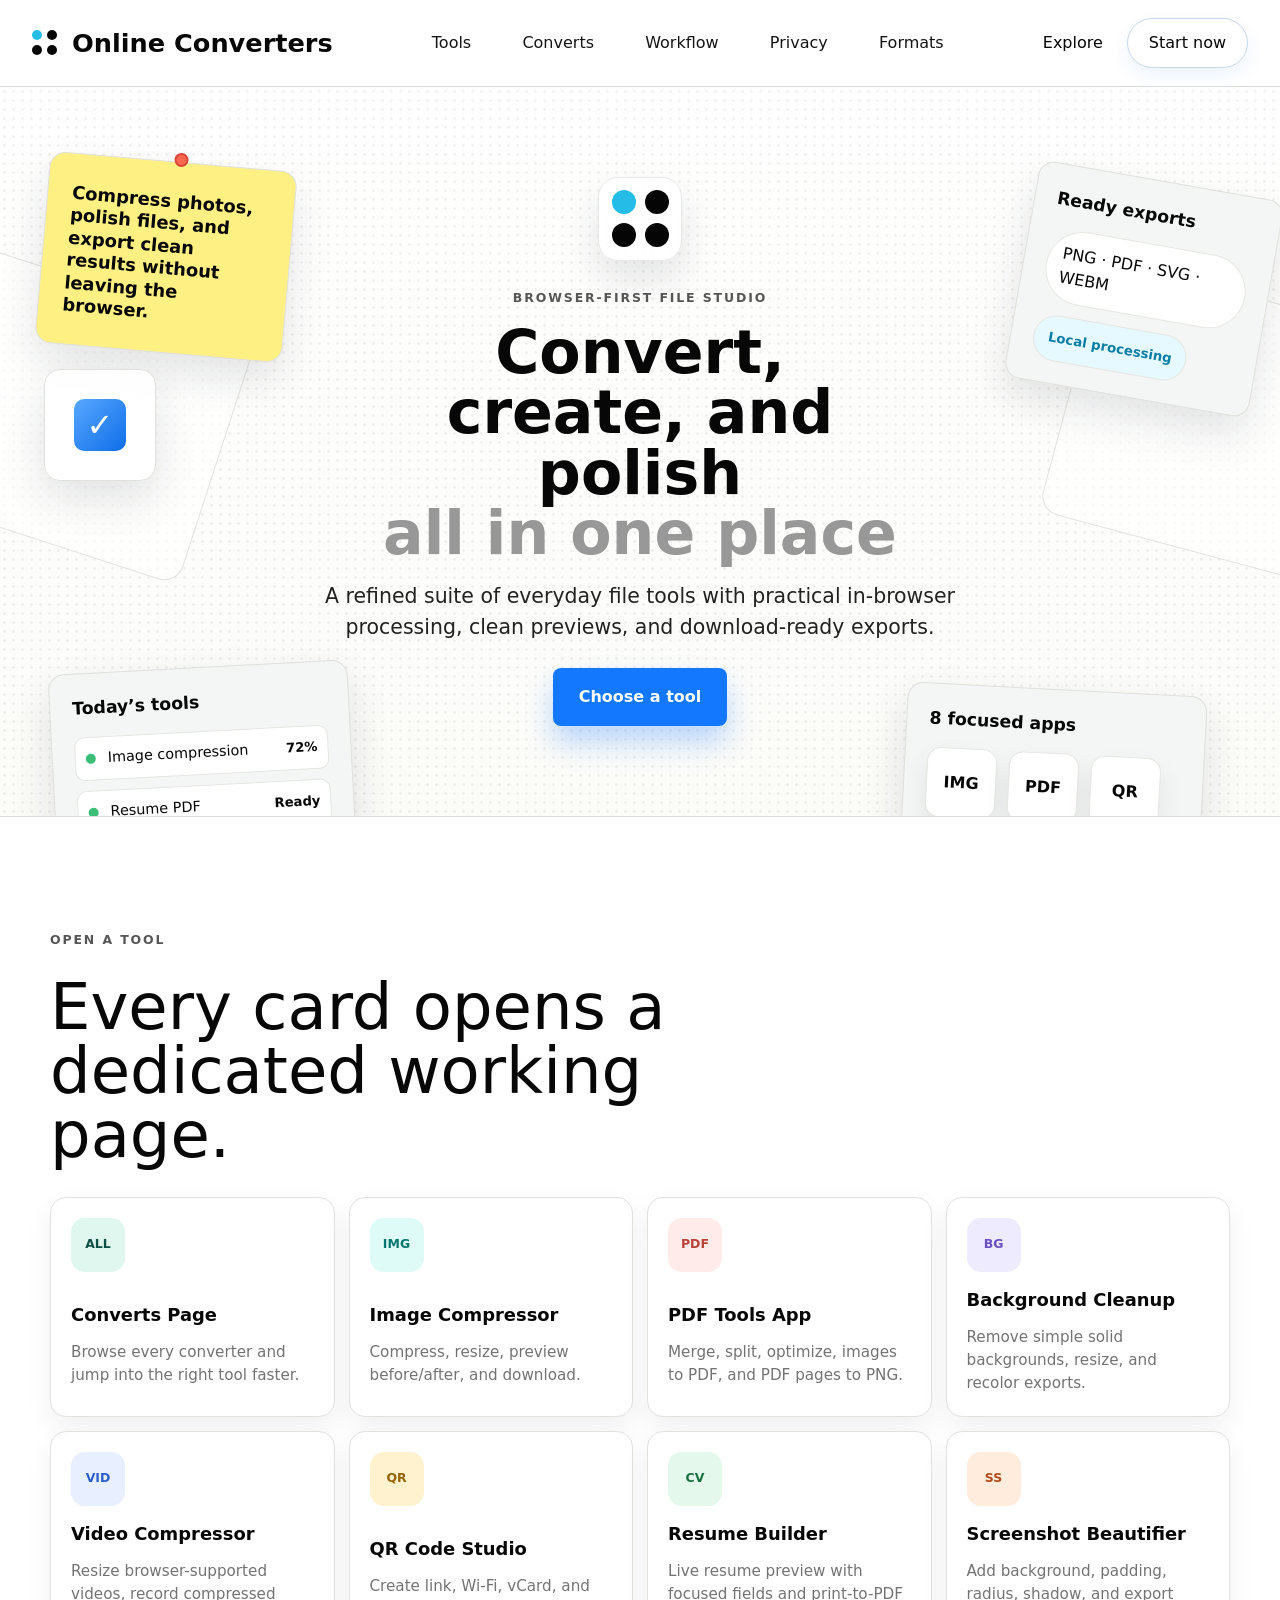
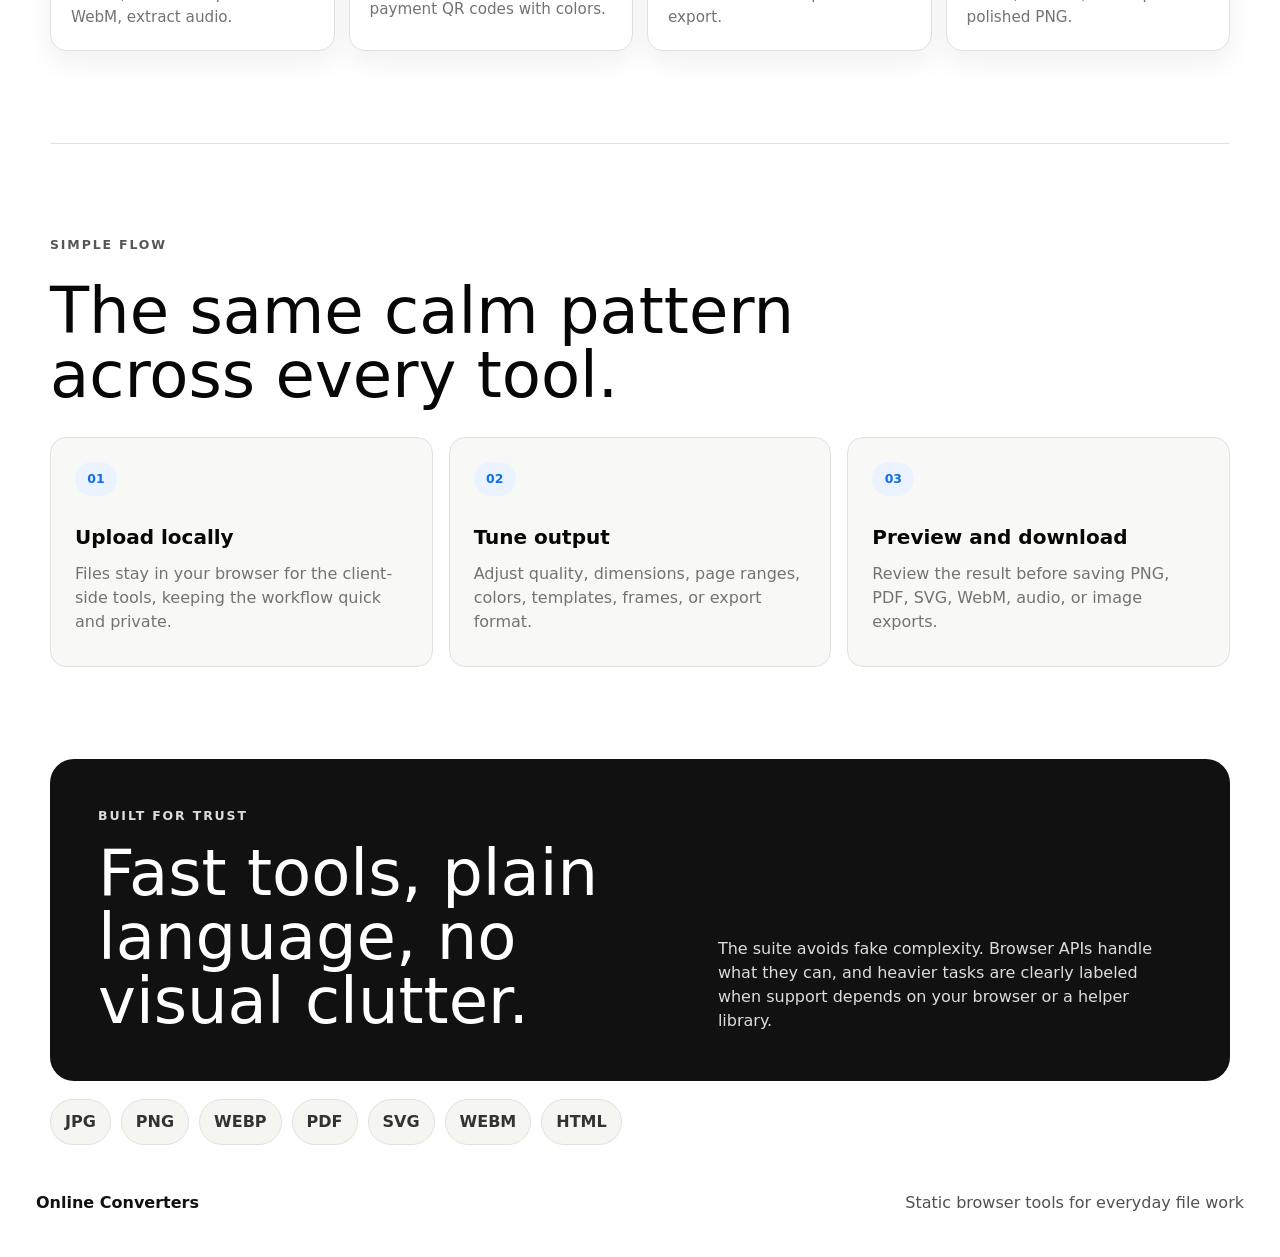
==== commit 7edcfd85: "Add converts page option" ====
--- a/index.html
+++ b/index.html
@@ -24,6 +24,7 @@
 
         <nav class="nav-links" aria-label="Primary navigation">
           <a href="#tools">Tools</a>
+          <a href="tools/converts.html">Converts</a>
           <a href="#workflow">Workflow</a>
           <a href="#privacy">Privacy</a>
           <a href="#formats">Formats</a>
@@ -59,7 +60,7 @@
           </div>
 
           <div class="hero-art hero-art-integrations" aria-hidden="true">
-            <strong>7 focused apps</strong>
+            <strong>8 focused apps</strong>
             <div>
               <span>IMG</span><span>PDF</span><span>QR</span>
             </div>
@@ -88,6 +89,11 @@
           </div>
 
           <div class="tool-grid">
+            <a class="tool-card" href="tools/converts.html">
+              <span class="tool-icon icon-converts">ALL</span>
+              <strong>Converts Page</strong>
+              <small>Browse every converter and jump into the right tool faster.</small>
+            </a>
             <a class="tool-card" href="tools/image-compressor.html">
               <span class="tool-icon icon-image">IMG</span>
               <strong>Image Compressor</strong>
--- a/styles.css
+++ b/styles.css
@@ -1,6 +1,6 @@
 :root {
   color-scheme: light;
-  --page: #d7d7d5;
+  --page: #ffffff;
   --paper: #ffffff;
   --ink: #070707;
   --muted: #737373;
@@ -11,7 +11,7 @@
   --yellow: #fff083;
   --green: #3bbf78;
   --red: #ff684f;
-  --shadow: 0 34px 80px rgba(0, 0, 0, .18);
+  --shadow: none;
   --soft-shadow: 0 18px 42px rgba(23, 31, 38, .12);
   --radius: 8px;
   --frame-radius: 14px;
@@ -48,12 +48,13 @@
 }
 
 .site-frame {
-  width: min(var(--max), calc(100% - 72px));
-  margin: clamp(18px, 4vw, 82px) auto 42px;
+  width: 100%;
+  max-width: none;
+  margin: 0 auto;
   overflow: hidden;
   background: var(--paper);
-  border: 1px solid rgba(255, 255, 255, .74);
-  border-radius: var(--frame-radius);
+  border: 0;
+  border-radius: 0;
   box-shadow: var(--shadow);
 }
 
@@ -63,7 +64,9 @@
   align-items: center;
   gap: 28px;
   min-height: 86px;
-  padding: 0 clamp(22px, 4vw, 50px);
+  width: min(var(--max), calc(100% - 64px));
+  margin: 0 auto;
+  padding: 0;
 }
 
 .brand,
@@ -138,16 +141,18 @@
   position: relative;
   display: grid;
   place-items: center;
-  min-height: clamp(560px, 56vw, 760px);
-  margin: 0 12px 22px;
-  padding: clamp(60px, 8vw, 118px) clamp(18px, 4vw, 56px);
+  min-height: clamp(520px, 52vw, 700px);
+  width: 100%;
+  margin: 0 0 22px;
+  padding: clamp(54px, 7vw, 96px) clamp(18px, 4vw, 56px);
   overflow: hidden;
   background:
     radial-gradient(circle, rgba(0, 0, 0, .055) 1px, transparent 1.6px),
     linear-gradient(180deg, #ffffff, #fbfbf8);
   background-size: 9px 9px, auto;
-  border: 1px solid #dbdbd8;
-  border-radius: 28px;
+  border-top: 1px solid #dbdbd8;
+  border-bottom: 1px solid #dbdbd8;
+  border-radius: 0;
 }
 
 .hero::before,
@@ -217,11 +222,11 @@
 }
 
 h1 {
-  max-width: 11ch;
-  margin-bottom: 22px;
-  font-size: clamp(3.65rem, 7.4vw, 6.9rem);
-  font-weight: 500;
-  line-height: .94;
+  max-width: 13ch;
+  margin-bottom: 18px;
+  font-size: clamp(2.85rem, 4.7vw, 4.9rem);
+  font-weight: 560;
+  line-height: 1;
   letter-spacing: 0;
 }
 
@@ -481,6 +486,7 @@
 .icon-qr { color: #946300; background: #fff2cf; }
 .icon-resume { color: #187042; background: #e4f8eb; }
 .icon-shot { color: #b54b18; background: #ffecdd; }
+.icon-converts { color: #0f4f46; background: #dff7ef; }
 
 .workflow {
   border-top: 1px solid var(--line);
@@ -600,7 +606,7 @@
 
 @media (max-height: 760px) and (min-width: 941px) {
   .site-frame {
-    margin-top: 22px;
+    margin-top: 0;
   }
 
   .site-header {
@@ -630,7 +636,7 @@
   h1 {
     max-width: 13ch;
     margin-bottom: 18px;
-    font-size: clamp(3.2rem, 6.2vw, 5.35rem);
+    font-size: clamp(2.85rem, 5vw, 4.65rem);
   }
 
   .hero-lede {
@@ -662,8 +668,12 @@
 }
 
 @media (max-width: 940px) {
-  .site-frame,
   .page-footer {
+    width: min(100% - 28px, var(--max));
+  }
+
+  .site-header,
+  .hero {
     width: min(100% - 28px, var(--max));
   }
 
@@ -715,12 +725,11 @@
 
 @media (max-width: 640px) {
   .site-frame {
-    margin-top: 14px;
+    margin-top: 0;
   }
 
   .site-header {
     min-height: 72px;
-    padding: 0 16px;
   }
 
   .brand {
@@ -749,9 +758,9 @@
   }
 
   .hero {
-    margin: 0 8px 18px;
+    width: 100%;
+    margin: 0 0 18px;
     padding: 42px 18px 48px;
-    border-radius: 20px;
   }
 
   .hero-logo {
@@ -779,7 +788,7 @@
   h1 {
     max-width: 100%;
     margin-bottom: 20px;
-    font-size: clamp(2.58rem, 12.5vw, 3.25rem);
+    font-size: clamp(2.25rem, 10vw, 3rem);
   }
 
   .tool-strip,
